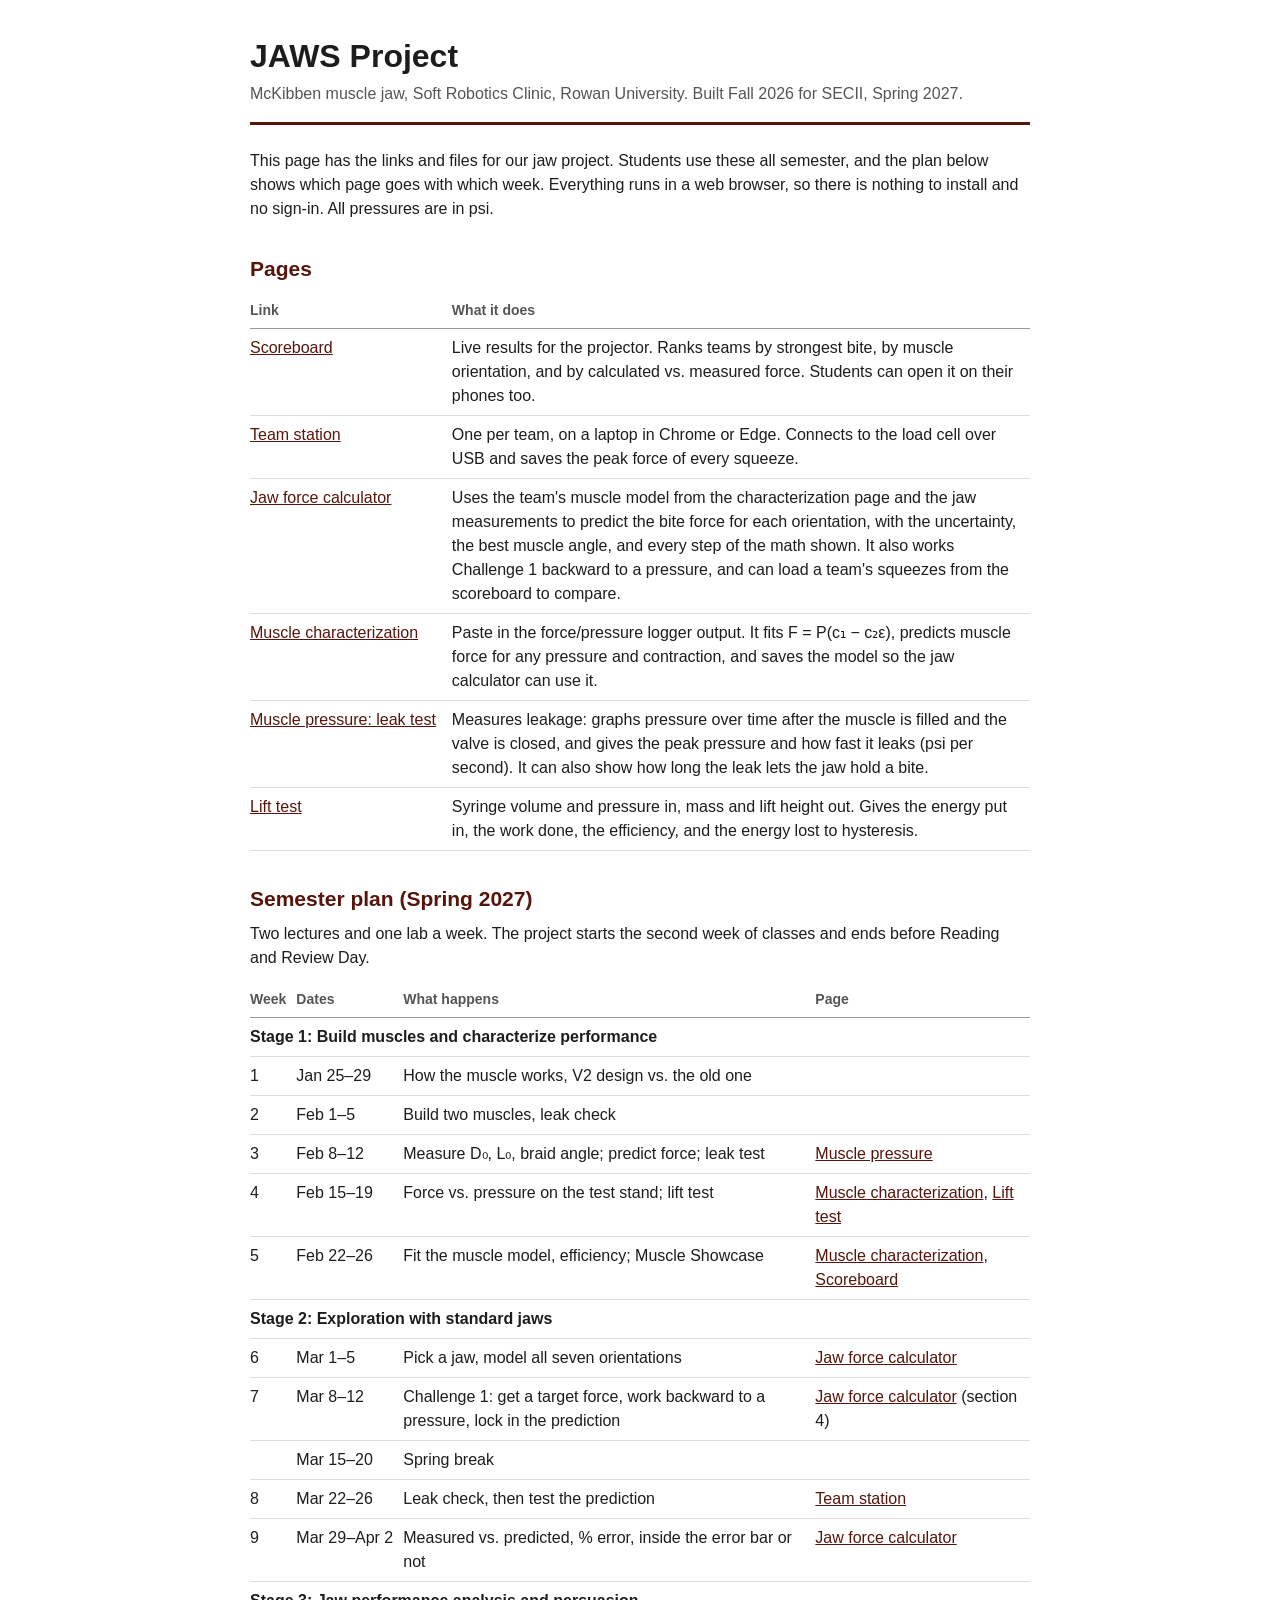
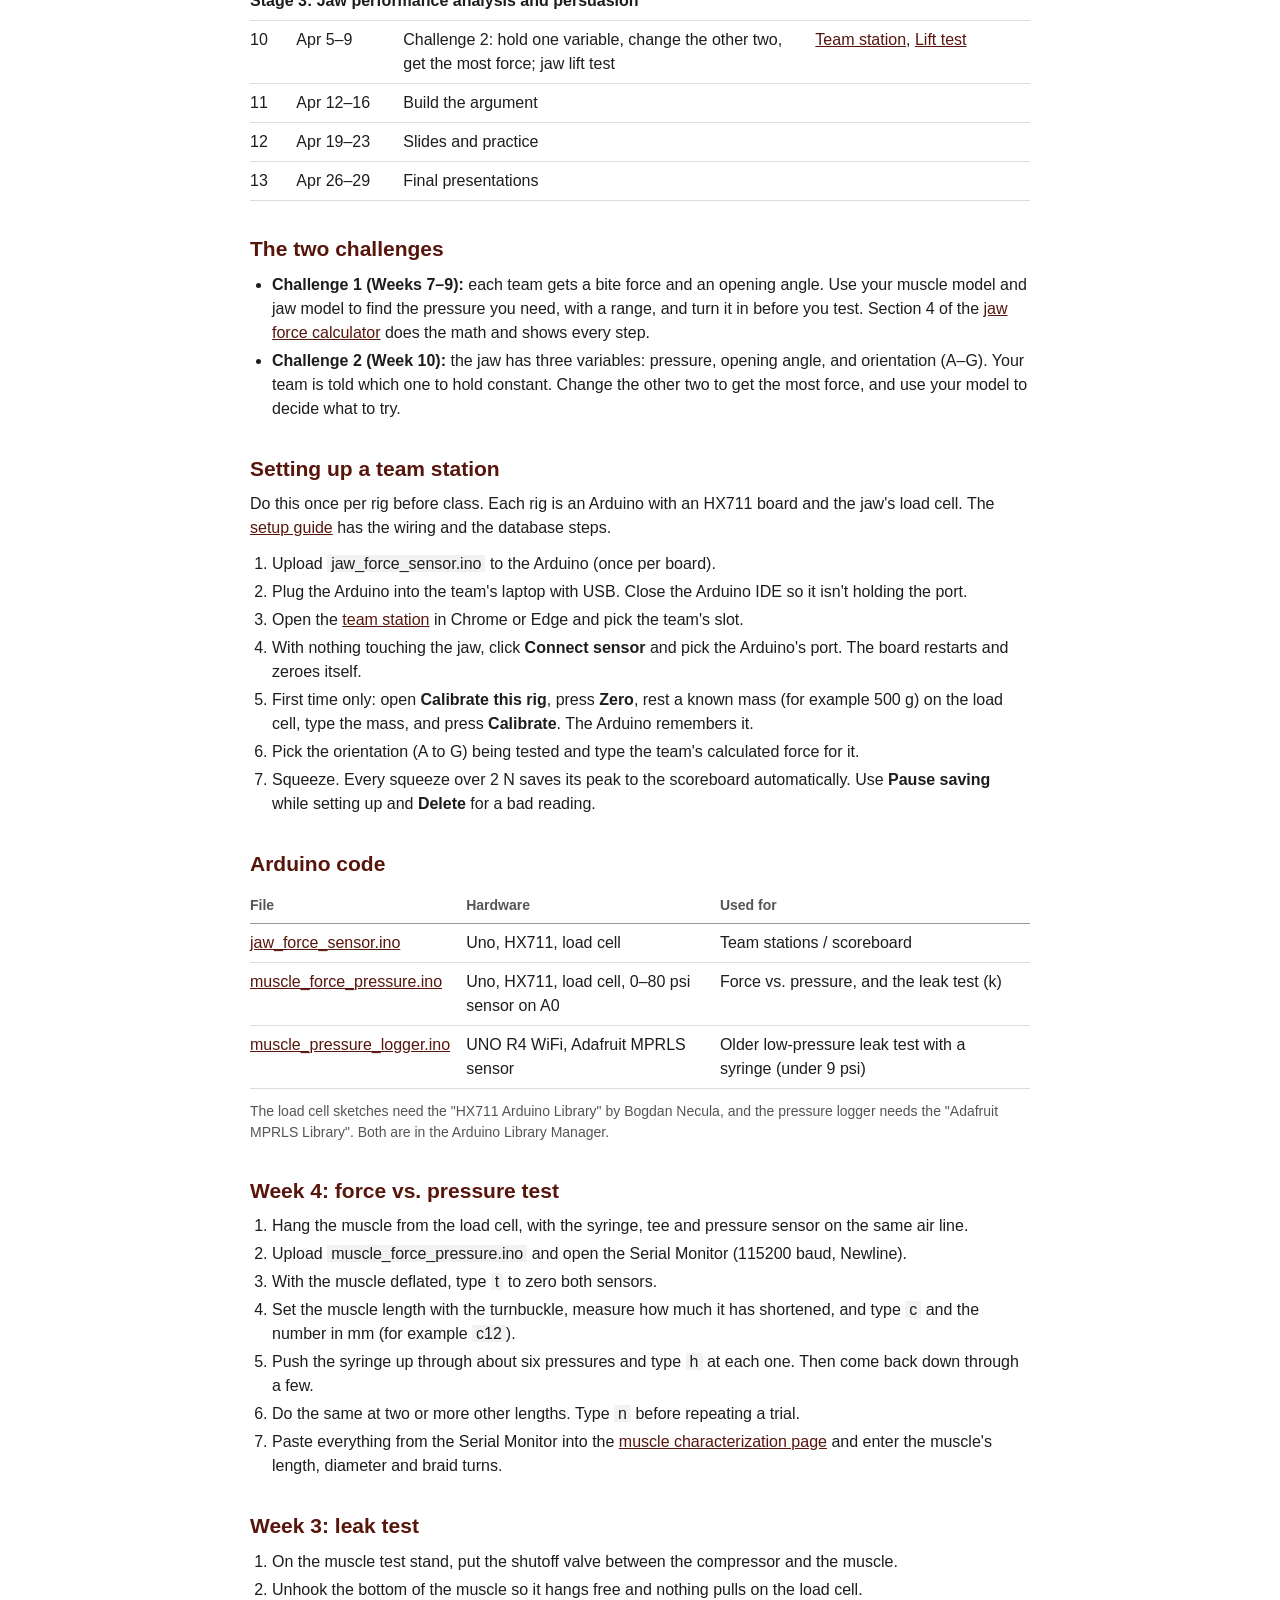
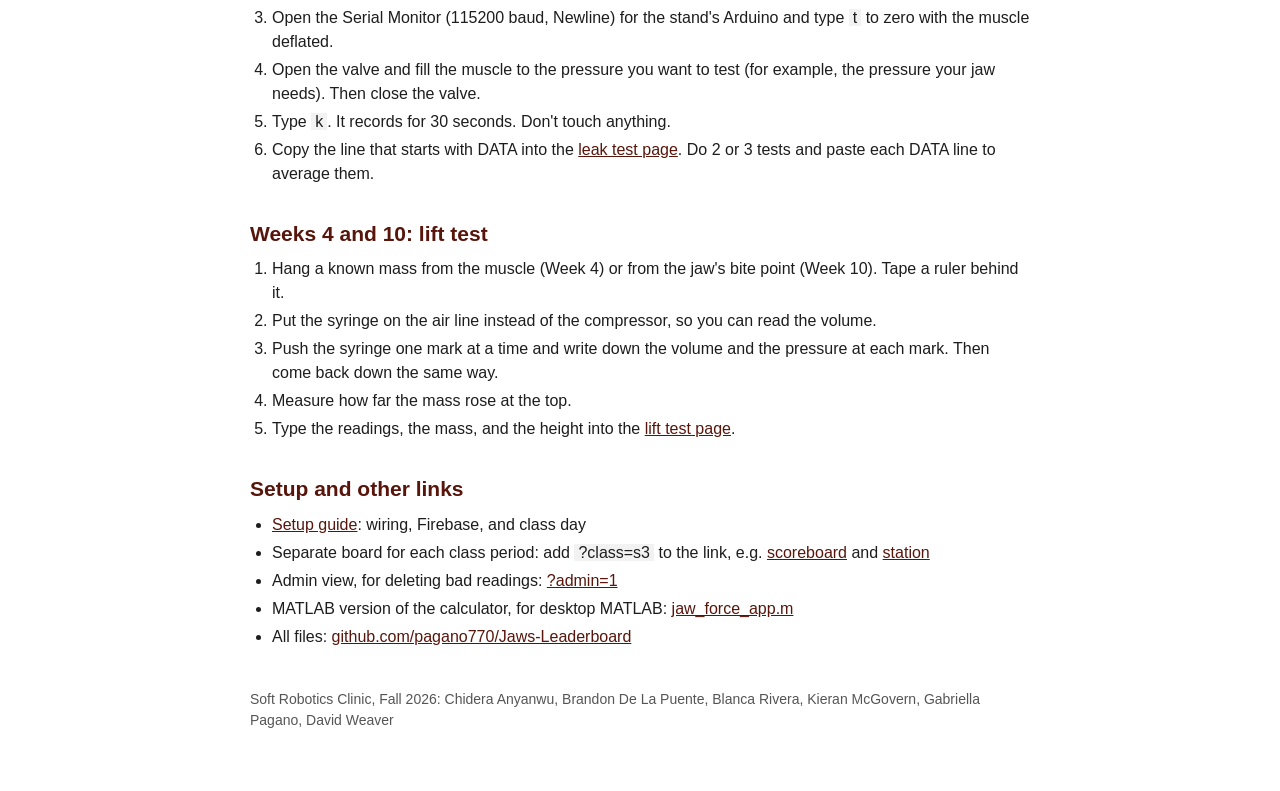
==== guide.html @ f90acba4 "Leak test on the test stand with the air compressor - Force/pressure sketch: new k command records 3" ====
<!DOCTYPE html>
<html lang="en">
<head>
<meta charset="utf-8">
<meta name="viewport" content="width=device-width, initial-scale=1">
<title>JAWS Project</title>
<base target="_blank">
<link rel="icon" href="data:image/svg+xml,<svg xmlns='http://www.w3.org/2000/svg' viewBox='0 0 100 100'><text y='.9em' font-size='90'>🐢</text></svg>">
<style>
body {
  margin: 0; background: #fff; color: #1d1d1d;
  font-family: "Helvetica Neue", Helvetica, Arial, sans-serif; font-size: 16px; line-height: 1.5;
}
main { max-width: 780px; margin: 0 auto; padding: 32px 20px 60px; }
h1 { font-size: 32px; margin: 0; }
.sub { color: #555; margin: 2px 0 0; }
hr { border: 0; border-top: 3px solid #57150B; margin: 16px 0 24px; }
h2 { font-size: 21px; margin: 32px 0 8px; color: #57150B; }
a { color: #57150B; }
p { margin: 0 0 12px; }
table { border-collapse: collapse; width: 100%; margin: 4px 0 12px; }
th, td { text-align: left; vertical-align: top; padding: 7px 10px 7px 0; border-bottom: 1px solid #ddd; }
th { font-size: 14px; color: #555; font-weight: bold; border-bottom: 1px solid #999; }
td:first-child { white-space: nowrap; padding-right: 16px; }
ol, ul { margin: 0 0 12px; padding-left: 22px; }
li { margin-bottom: 4px; }
code { font-family: inherit; background: #f2f2f2; padding: 0 4px; }
.small { font-size: 14px; color: #555; }
footer { margin-top: 40px; font-size: 14px; color: #555; }
.plan td:nth-child(2) { white-space: nowrap; }
@media (max-width: 560px) { td:first-child { white-space: normal; } td a { overflow-wrap: anywhere; } th, td { padding-right: 8px; } }
</style>
</head>
<body>
<main>
  <h1>JAWS Project</h1>
  <p class="sub">McKibben muscle jaw, Soft Robotics Clinic, Rowan University. Built Fall 2026 for SECII, Spring 2027.</p>
  <hr>

  <p>This page has the links and files for our jaw project. Students use these all semester, and the plan below shows which page goes with which week. Everything runs in a web browser, so there is nothing to install and no sign-in. All pressures are in psi.</p>

  <h2>Pages</h2>
  <table>
    <tr><th>Link</th><th>What it does</th></tr>
    <tr><td><a href="./">Scoreboard</a></td><td>Live results for the projector. Ranks teams by strongest bite, by muscle orientation, and by calculated vs. measured force. Students can open it on their phones too.</td></tr>
    <tr><td><a href="./#station">Team station</a></td><td>One per team, on a laptop in Chrome or Edge. Connects to the load cell over USB and saves the peak force of every squeeze.</td></tr>
    <tr><td><a href="tools/jaw-calculator.html">Jaw force calculator</a></td><td>Uses the team's muscle model from the characterization page and the jaw measurements to predict the bite force for each orientation, with the uncertainty, the best muscle angle, and every step of the math shown. It also works Challenge 1 backward to a pressure, and can load a team's squeezes from the scoreboard to compare.</td></tr>
    <tr><td><a href="tools/muscle-characterization.html">Muscle characterization</a></td><td>Paste in the force/pressure logger output. It fits F = P(c₁ − c₂ε), predicts muscle force for any pressure and contraction, and saves the model so the jaw calculator can use it.</td></tr>
    <tr><td><a href="tools/muscle-pressure.html">Muscle pressure: leak test</a></td><td>Measures leakage: graphs pressure over time after the muscle is filled and the valve is closed, and gives the peak pressure and how fast it leaks (psi per second). It can also show how long the leak lets the jaw hold a bite.</td></tr>
    <tr><td><a href="tools/lift-test.html">Lift test</a></td><td>Syringe volume and pressure in, mass and lift height out. Gives the energy put in, the work done, the efficiency, and the energy lost to hysteresis.</td></tr>
  </table>

  <h2>Semester plan (Spring 2027)</h2>
  <p>Two lectures and one lab a week. The project starts the second week of classes and ends before Reading and Review Day.</p>
  <table class="plan">
    <tr><th>Week</th><th>Dates</th><th>What happens</th><th>Page</th></tr>
    <tr><td colspan="4"><b>Stage 1: Build muscles and characterize performance</b></td></tr>
    <tr><td>1</td><td>Jan 25–29</td><td>How the muscle works, V2 design vs. the old one</td><td></td></tr>
    <tr><td>2</td><td>Feb 1–5</td><td>Build two muscles, leak check</td><td></td></tr>
    <tr><td>3</td><td>Feb 8–12</td><td>Measure D₀, L₀, braid angle; predict force; leak test</td><td><a href="tools/muscle-pressure.html">Muscle pressure</a></td></tr>
    <tr><td>4</td><td>Feb 15–19</td><td>Force vs. pressure on the test stand; lift test</td><td><a href="tools/muscle-characterization.html">Muscle characterization</a>, <a href="tools/lift-test.html">Lift test</a></td></tr>
    <tr><td>5</td><td>Feb 22–26</td><td>Fit the muscle model, efficiency; Muscle Showcase</td><td><a href="tools/muscle-characterization.html">Muscle characterization</a>, <a href="./">Scoreboard</a></td></tr>
    <tr><td colspan="4"><b>Stage 2: Exploration with standard jaws</b></td></tr>
    <tr><td>6</td><td>Mar 1–5</td><td>Pick a jaw, model all seven orientations</td><td><a href="tools/jaw-calculator.html">Jaw force calculator</a></td></tr>
    <tr><td>7</td><td>Mar 8–12</td><td>Challenge 1: get a target force, work backward to a pressure, lock in the prediction</td><td><a href="tools/jaw-calculator.html">Jaw force calculator</a> (section 4)</td></tr>
    <tr><td></td><td>Mar 15–20</td><td>Spring break</td><td></td></tr>
    <tr><td>8</td><td>Mar 22–26</td><td>Leak check, then test the prediction</td><td><a href="./#station">Team station</a></td></tr>
    <tr><td>9</td><td>Mar 29–Apr 2</td><td>Measured vs. predicted, % error, inside the error bar or not</td><td><a href="tools/jaw-calculator.html">Jaw force calculator</a></td></tr>
    <tr><td colspan="4"><b>Stage 3: Jaw performance analysis and persuasion</b></td></tr>
    <tr><td>10</td><td>Apr 5–9</td><td>Challenge 2: hold one variable, change the other two, get the most force; jaw lift test</td><td><a href="./#station">Team station</a>, <a href="tools/lift-test.html">Lift test</a></td></tr>
    <tr><td>11</td><td>Apr 12–16</td><td>Build the argument</td><td></td></tr>
    <tr><td>12</td><td>Apr 19–23</td><td>Slides and practice</td><td></td></tr>
    <tr><td>13</td><td>Apr 26–29</td><td>Final presentations</td><td></td></tr>
  </table>

  <h2>The two challenges</h2>
  <ul>
    <li><b>Challenge 1 (Weeks 7–9):</b> each team gets a bite force and an opening angle. Use your muscle model and jaw model to find the pressure you need, with a range, and turn it in before you test. Section 4 of the <a href="tools/jaw-calculator.html">jaw force calculator</a> does the math and shows every step.</li>
    <li><b>Challenge 2 (Week 10):</b> the jaw has three variables: pressure, opening angle, and orientation (A–G). Your team is told which one to hold constant. Change the other two to get the most force, and use your model to decide what to try.</li>
  </ul>

  <h2>Setting up a team station</h2>
  <p>Do this once per rig before class. Each rig is an Arduino with an HX711 board and the jaw's load cell. The <a href="https://github.com/pagano770/Jaws-Leaderboard/blob/main/SETUP.md">setup guide</a> has the wiring and the database steps.</p>
  <ol>
    <li>Upload <code>jaw_force_sensor.ino</code> to the Arduino (once per board).</li>
    <li>Plug the Arduino into the team's laptop with USB. Close the Arduino IDE so it isn't holding the port.</li>
    <li>Open the <a href="./#station">team station</a> in Chrome or Edge and pick the team's slot.</li>
    <li>With nothing touching the jaw, click <b>Connect sensor</b> and pick the Arduino's port. The board restarts and zeroes itself.</li>
    <li>First time only: open <b>Calibrate this rig</b>, press <b>Zero</b>, rest a known mass (for example 500 g) on the load cell, type the mass, and press <b>Calibrate</b>. The Arduino remembers it.</li>
    <li>Pick the orientation (A to G) being tested and type the team's calculated force for it.</li>
    <li>Squeeze. Every squeeze over 2 N saves its peak to the scoreboard automatically. Use <b>Pause saving</b> while setting up and <b>Delete</b> for a bad reading.</li>
  </ol>

  <h2>Arduino code</h2>
  <table>
    <tr><th>File</th><th>Hardware</th><th>Used for</th></tr>
    <tr><td><a href="https://github.com/pagano770/Jaws-Leaderboard/blob/main/jaw_force_sensor.ino">jaw_force_sensor.ino</a></td><td>Uno, HX711, load cell</td><td>Team stations / scoreboard</td></tr>
    <tr><td><a href="https://github.com/pagano770/Jaws-Leaderboard/blob/main/arduino/muscle_force_pressure/muscle_force_pressure.ino">muscle_force_pressure.ino</a></td><td>Uno, HX711, load cell, 0–80 psi sensor on A0</td><td>Force vs. pressure, and the leak test (k)</td></tr>
    <tr><td><a href="https://github.com/pagano770/Jaws-Leaderboard/blob/main/arduino/muscle_pressure_logger/muscle_pressure_logger.ino">muscle_pressure_logger.ino</a></td><td>UNO R4 WiFi, Adafruit MPRLS sensor</td><td>Older low-pressure leak test with a syringe (under 9 psi)</td></tr>
  </table>
  <p class="small">The load cell sketches need the "HX711 Arduino Library" by Bogdan Necula, and the pressure logger needs the "Adafruit MPRLS Library". Both are in the Arduino Library Manager.</p>

  <h2>Week 4: force vs. pressure test</h2>
  <ol>
    <li>Hang the muscle from the load cell, with the syringe, tee and pressure sensor on the same air line.</li>
    <li>Upload <code>muscle_force_pressure.ino</code> and open the Serial Monitor (115200 baud, Newline).</li>
    <li>With the muscle deflated, type <code>t</code> to zero both sensors.</li>
    <li>Set the muscle length with the turnbuckle, measure how much it has shortened, and type <code>c</code> and the number in mm (for example <code>c12</code>).</li>
    <li>Push the syringe up through about six pressures and type <code>h</code> at each one. Then come back down through a few.</li>
    <li>Do the same at two or more other lengths. Type <code>n</code> before repeating a trial.</li>
    <li>Paste everything from the Serial Monitor into the <a href="tools/muscle-characterization.html">muscle characterization page</a> and enter the muscle's length, diameter and braid turns.</li>
  </ol>

  <h2>Week 3: leak test</h2>
  <ol>
    <li>On the muscle test stand, put the shutoff valve between the compressor and the muscle.</li>
    <li>Unhook the bottom of the muscle so it hangs free and nothing pulls on the load cell.</li>
    <li>Open the Serial Monitor (115200 baud, Newline) for the stand's Arduino and type <code>t</code> to zero with the muscle deflated.</li>
    <li>Open the valve and fill the muscle to the pressure you want to test (for example, the pressure your jaw needs). Then close the valve.</li>
    <li>Type <code>k</code>. It records for 30 seconds. Don't touch anything.</li>
    <li>Copy the line that starts with DATA into the <a href="tools/muscle-pressure.html">leak test page</a>. Do 2 or 3 tests and paste each DATA line to average them.</li>
  </ol>

  <h2>Weeks 4 and 10: lift test</h2>
  <ol>
    <li>Hang a known mass from the muscle (Week 4) or from the jaw's bite point (Week 10). Tape a ruler behind it.</li>
    <li>Put the syringe on the air line instead of the compressor, so you can read the volume.</li>
    <li>Push the syringe one mark at a time and write down the volume and the pressure at each mark. Then come back down the same way.</li>
    <li>Measure how far the mass rose at the top.</li>
    <li>Type the readings, the mass, and the height into the <a href="tools/lift-test.html">lift test page</a>.</li>
  </ol>

  <h2>Setup and other links</h2>
  <ul>
    <li><a href="https://github.com/pagano770/Jaws-Leaderboard/blob/main/SETUP.md">Setup guide</a>: wiring, Firebase, and class day</li>
    <li>Separate board for each class period: add <code>?class=s3</code> to the link, e.g. <a href="./?class=s3">scoreboard</a> and <a href="./?class=s3#station">station</a></li>
    <li>Admin view, for deleting bad readings: <a href="./?admin=1">?admin=1</a></li>
    <li>MATLAB version of the calculator, for desktop MATLAB: <a href="https://github.com/pagano770/Jaws-Leaderboard/blob/main/jaw_force_app.m">jaw_force_app.m</a></li>
    <li>All files: <a href="https://github.com/pagano770/Jaws-Leaderboard">github.com/pagano770/Jaws-Leaderboard</a></li>
  </ul>

  <footer>Soft Robotics Clinic, Fall 2026: Chidera Anyanwu, Brandon De La Puente, Blanca Rivera, Kieran McGovern, Gabriella Pagano, David Weaver</footer>
</main>
</body>
</html>
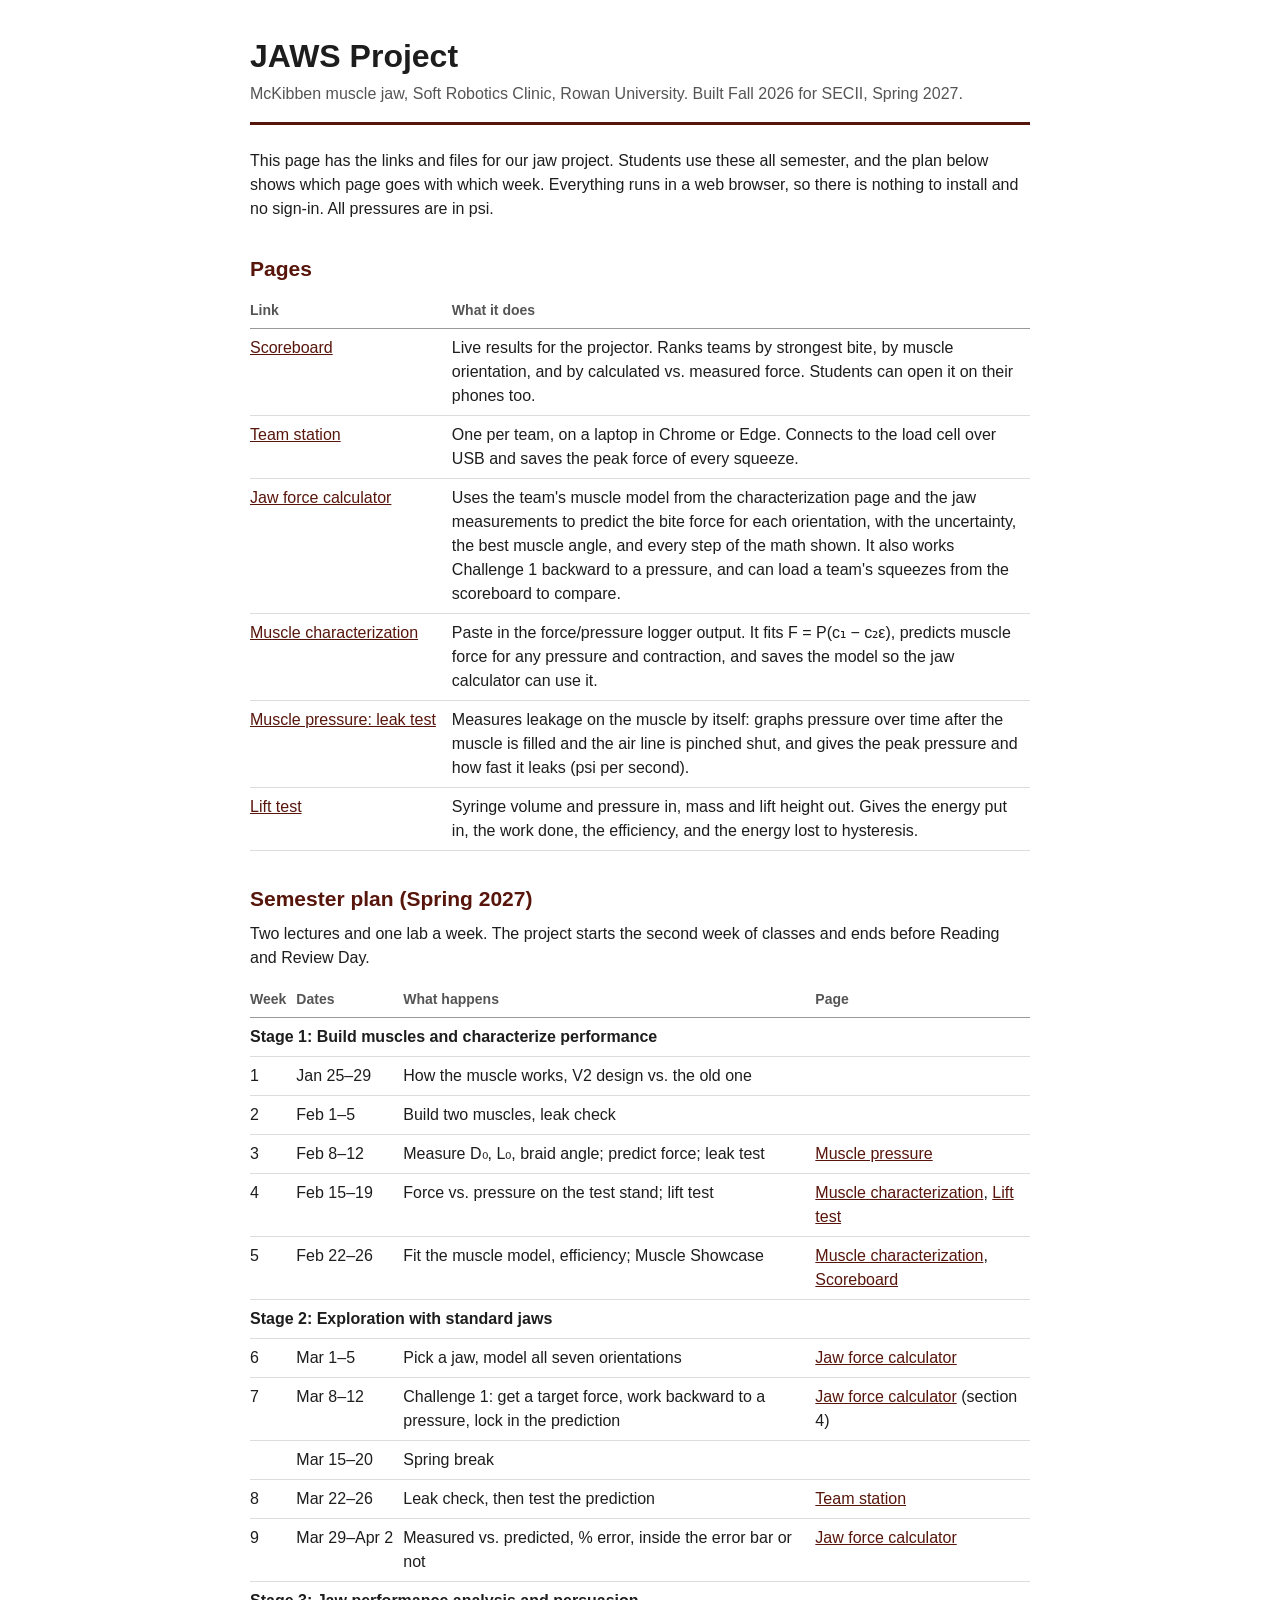
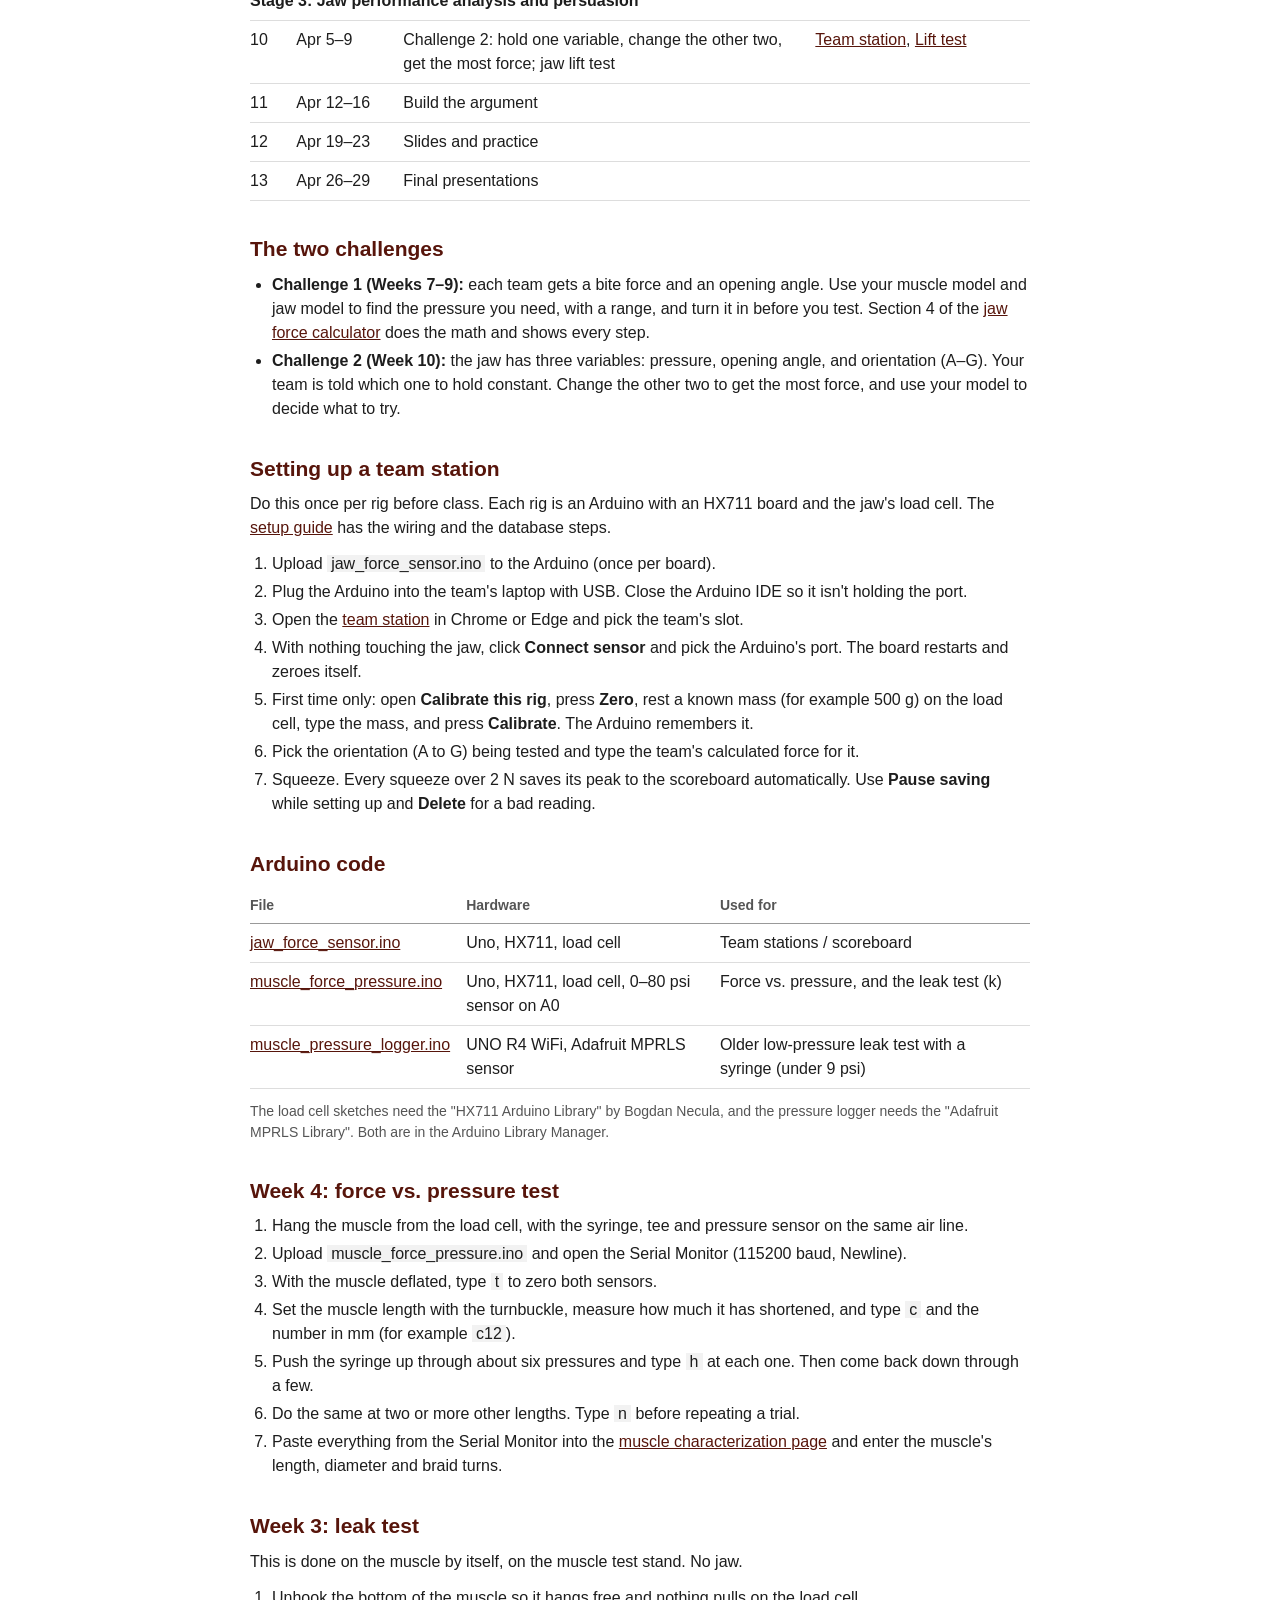
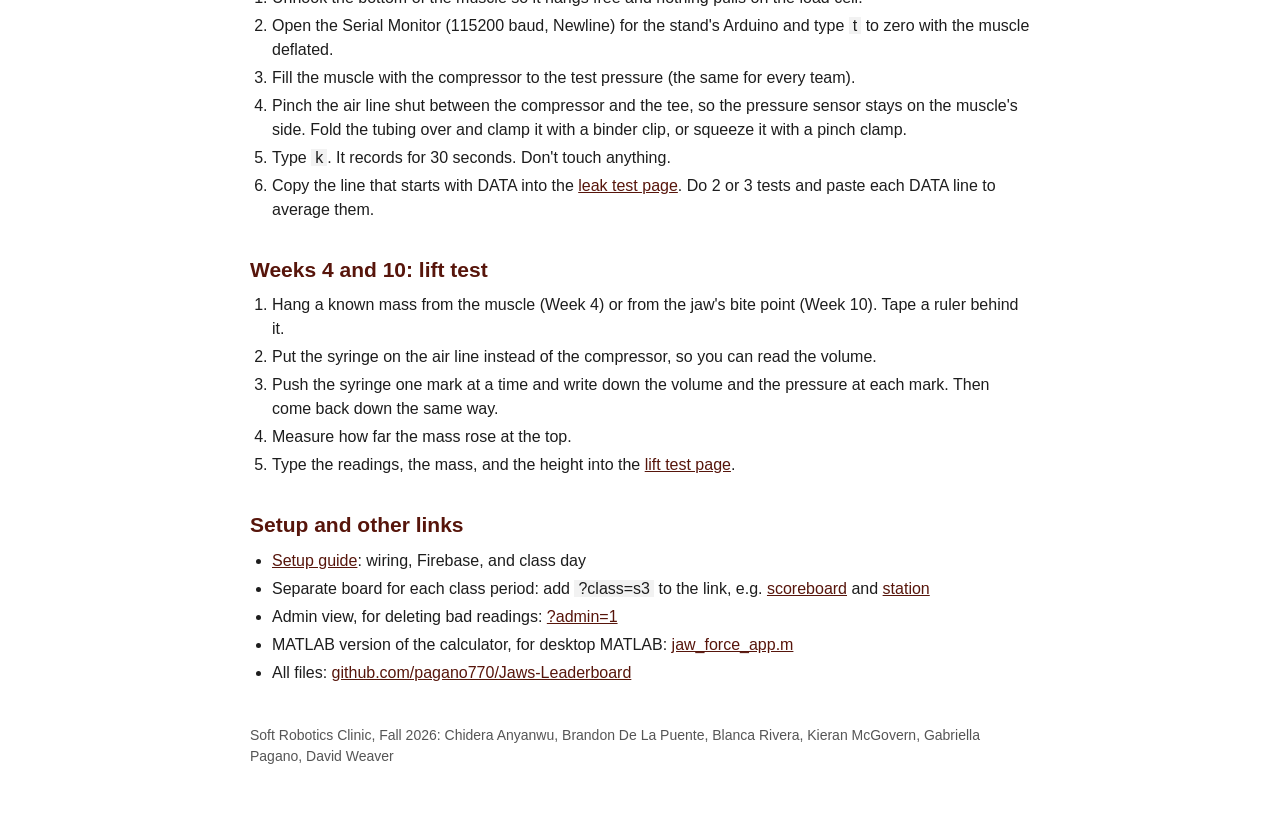
==== commit bc9072f0: "Leak test: muscle by itself, air line pinched shut (no valve) - Removed the jaw hold-time box from t" ====
--- a/guide.html
+++ b/guide.html
@@ -46,7 +46,7 @@
     <tr><td><a href="./#station">Team station</a></td><td>One per team, on a laptop in Chrome or Edge. Connects to the load cell over USB and saves the peak force of every squeeze.</td></tr>
     <tr><td><a href="tools/jaw-calculator.html">Jaw force calculator</a></td><td>Uses the team's muscle model from the characterization page and the jaw measurements to predict the bite force for each orientation, with the uncertainty, the best muscle angle, and every step of the math shown. It also works Challenge 1 backward to a pressure, and can load a team's squeezes from the scoreboard to compare.</td></tr>
     <tr><td><a href="tools/muscle-characterization.html">Muscle characterization</a></td><td>Paste in the force/pressure logger output. It fits F = P(c₁ − c₂ε), predicts muscle force for any pressure and contraction, and saves the model so the jaw calculator can use it.</td></tr>
-    <tr><td><a href="tools/muscle-pressure.html">Muscle pressure: leak test</a></td><td>Measures leakage: graphs pressure over time after the muscle is filled and the valve is closed, and gives the peak pressure and how fast it leaks (psi per second). It can also show how long the leak lets the jaw hold a bite.</td></tr>
+    <tr><td><a href="tools/muscle-pressure.html">Muscle pressure: leak test</a></td><td>Measures leakage on the muscle by itself: graphs pressure over time after the muscle is filled and the air line is pinched shut, and gives the peak pressure and how fast it leaks (psi per second).</td></tr>
     <tr><td><a href="tools/lift-test.html">Lift test</a></td><td>Syringe volume and pressure in, mass and lift height out. Gives the energy put in, the work done, the efficiency, and the energy lost to hysteresis.</td></tr>
   </table>
 
@@ -112,11 +112,12 @@
   </ol>
 
   <h2>Week 3: leak test</h2>
+  <p>This is done on the muscle by itself, on the muscle test stand. No jaw.</p>
   <ol>
-    <li>On the muscle test stand, put the shutoff valve between the compressor and the muscle.</li>
     <li>Unhook the bottom of the muscle so it hangs free and nothing pulls on the load cell.</li>
     <li>Open the Serial Monitor (115200 baud, Newline) for the stand's Arduino and type <code>t</code> to zero with the muscle deflated.</li>
-    <li>Open the valve and fill the muscle to the pressure you want to test (for example, the pressure your jaw needs). Then close the valve.</li>
+    <li>Fill the muscle with the compressor to the test pressure (the same for every team).</li>
+    <li>Pinch the air line shut between the compressor and the tee, so the pressure sensor stays on the muscle's side. Fold the tubing over and clamp it with a binder clip, or squeeze it with a pinch clamp.</li>
     <li>Type <code>k</code>. It records for 30 seconds. Don't touch anything.</li>
     <li>Copy the line that starts with DATA into the <a href="tools/muscle-pressure.html">leak test page</a>. Do 2 or 3 tests and paste each DATA line to average them.</li>
   </ol>
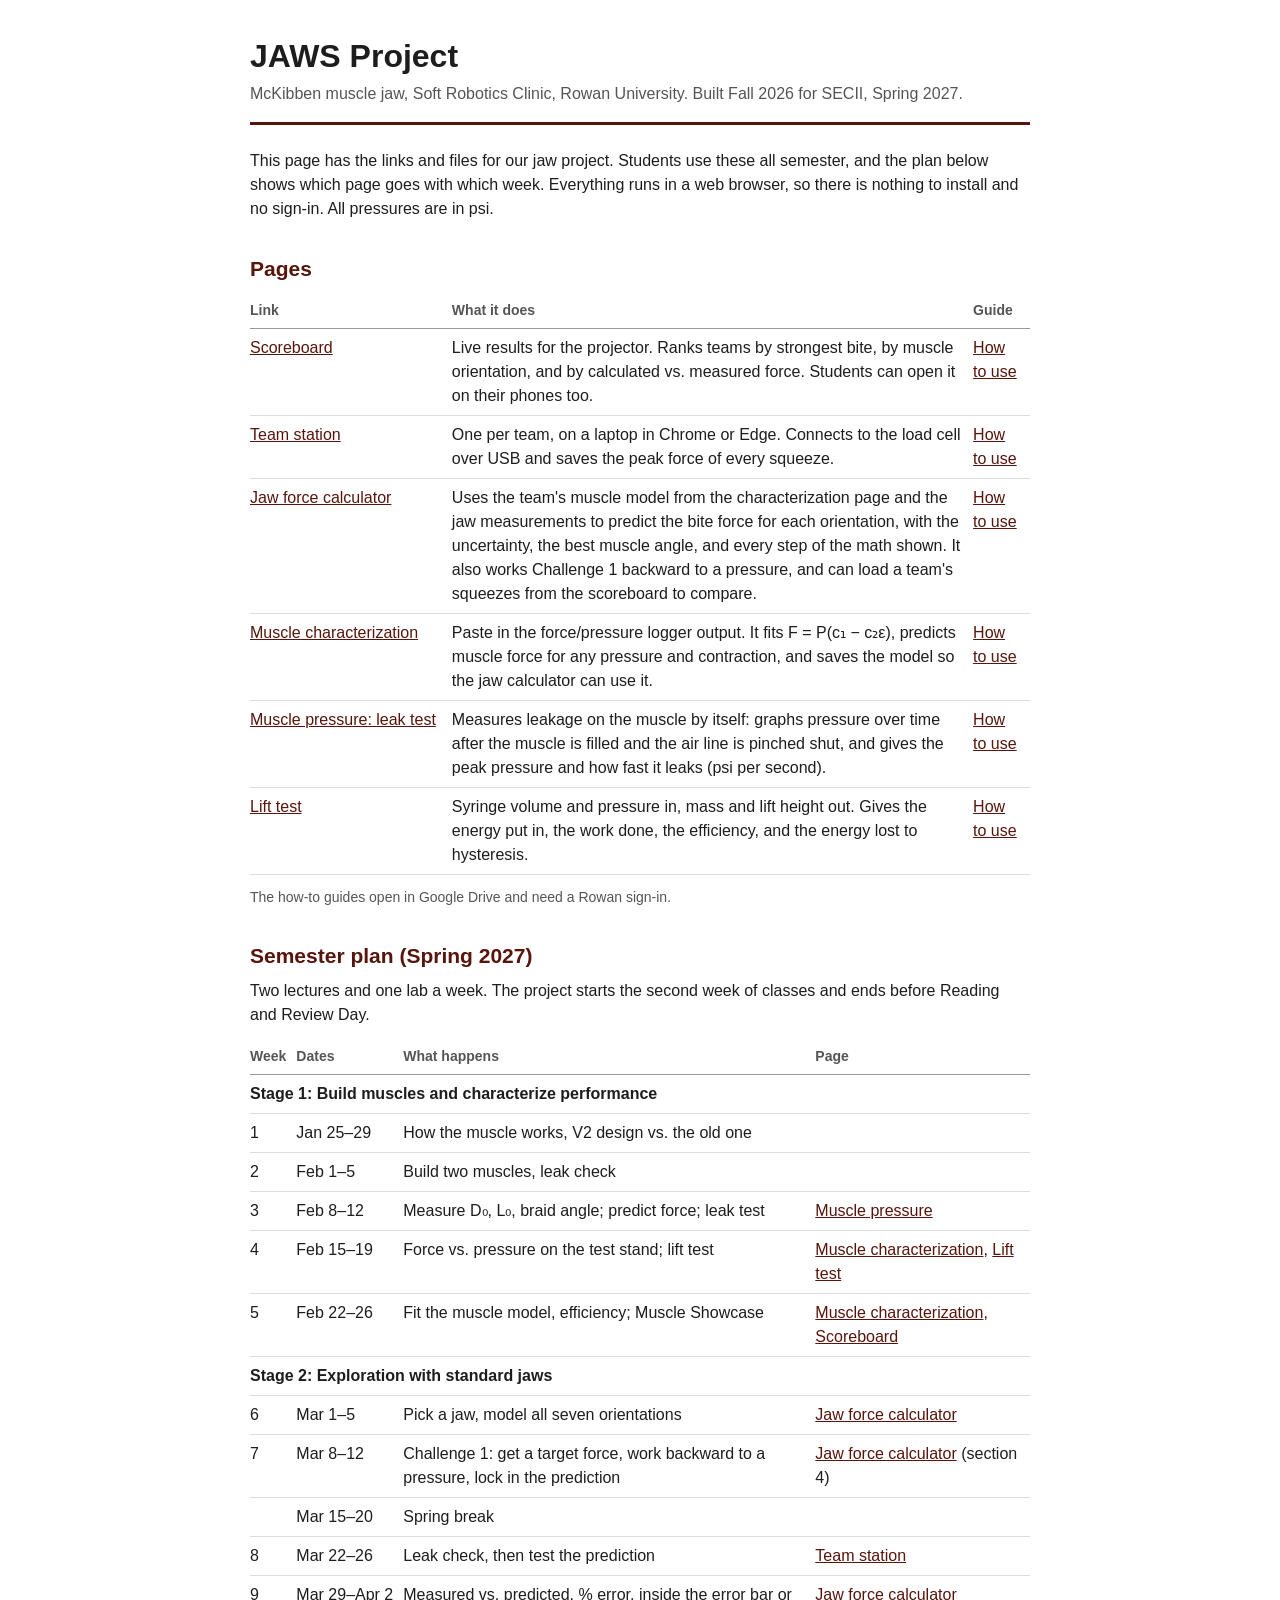
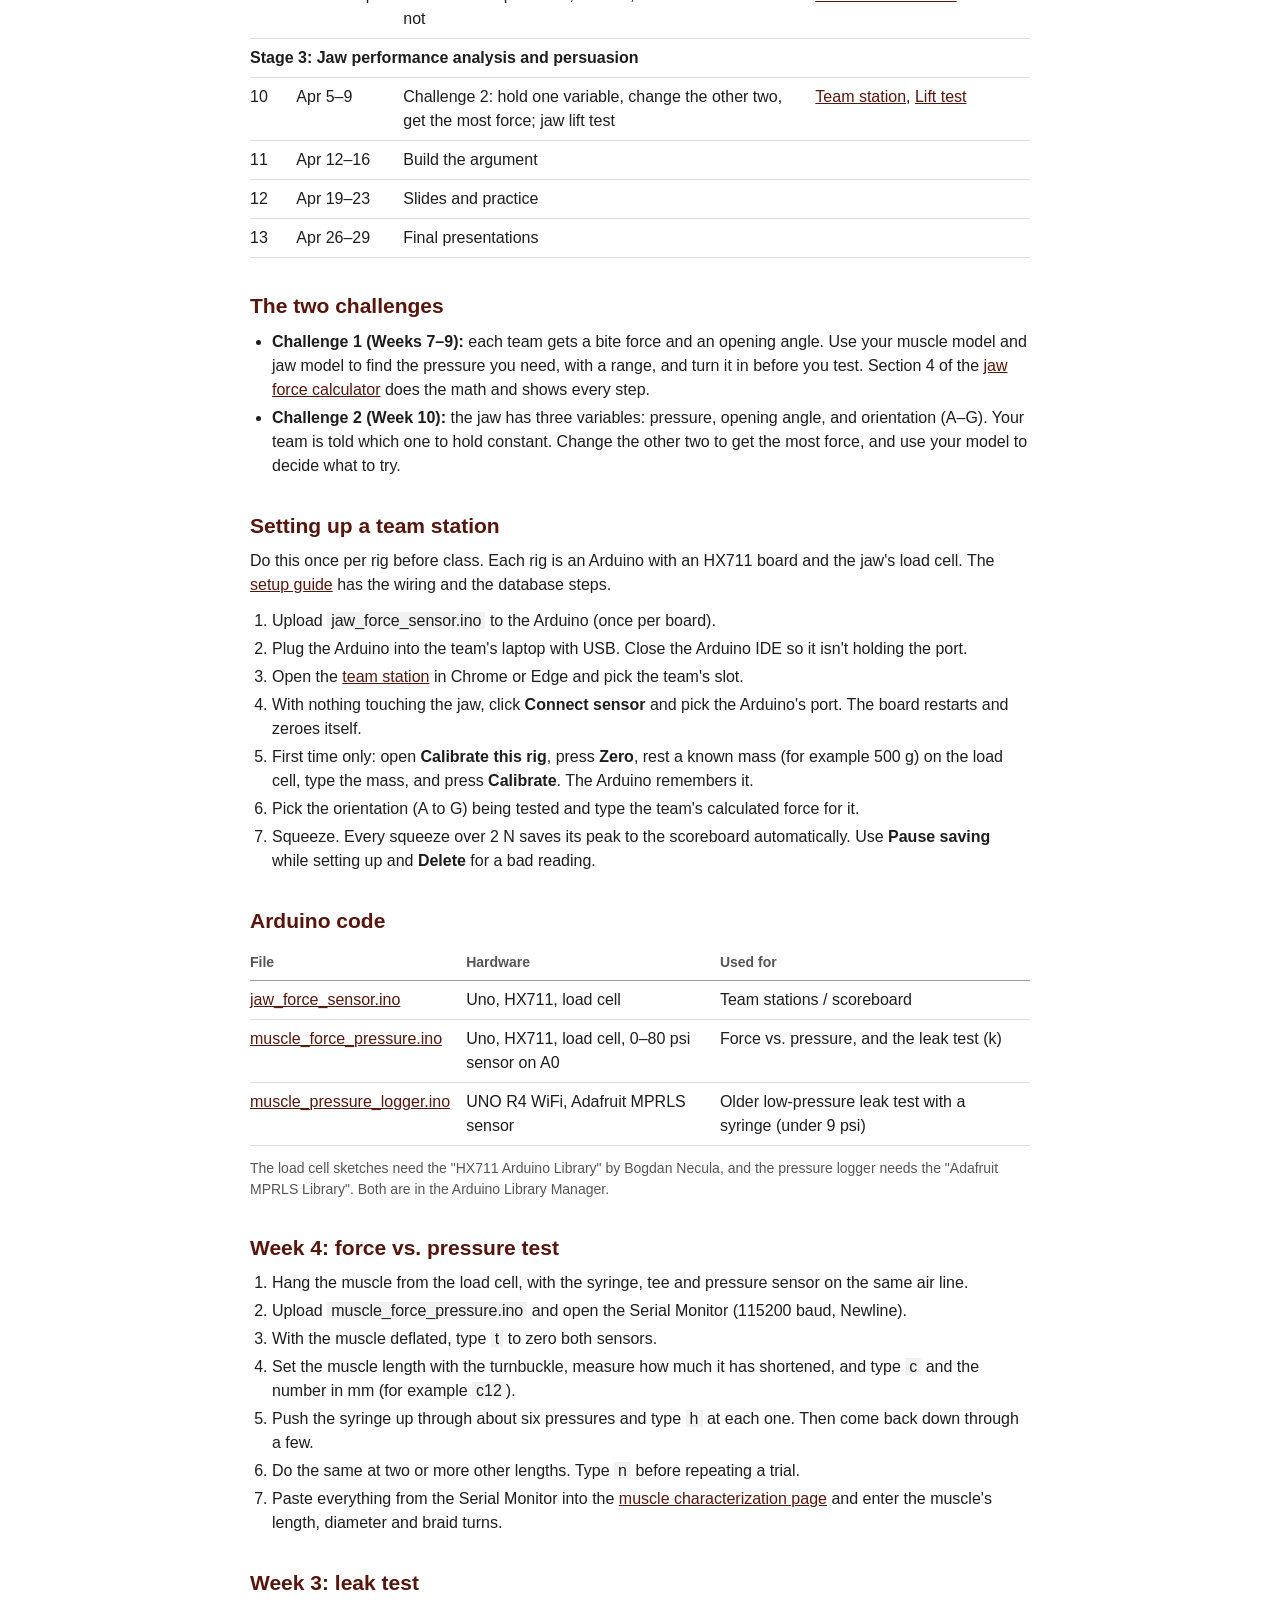
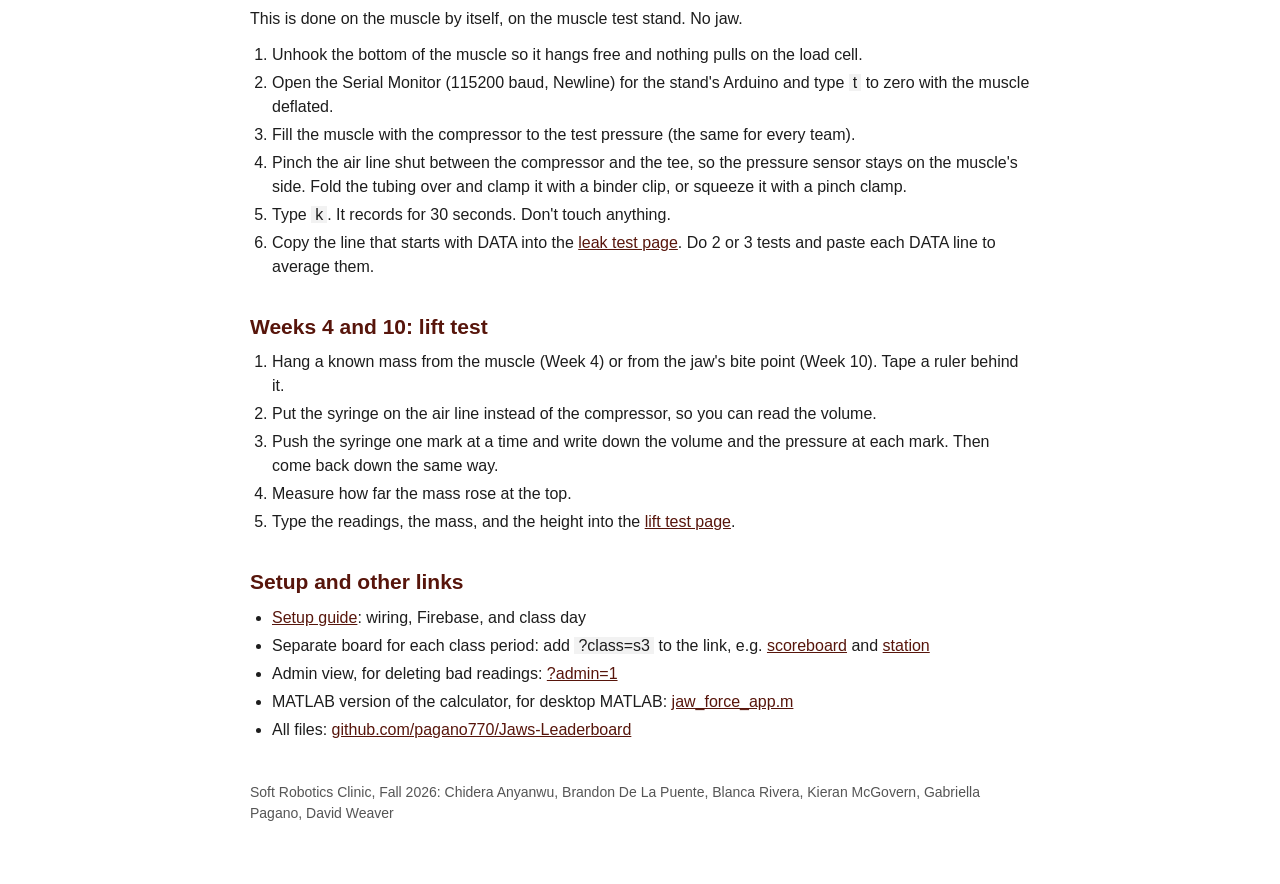
==== commit dff04640: "Add how-to guide links to every page Each page links to its step-by-step guide in Google Drive (Rowa" ====
--- a/guide.html
+++ b/guide.html
@@ -41,14 +41,15 @@
 
   <h2>Pages</h2>
   <table>
-    <tr><th>Link</th><th>What it does</th></tr>
-    <tr><td><a href="./">Scoreboard</a></td><td>Live results for the projector. Ranks teams by strongest bite, by muscle orientation, and by calculated vs. measured force. Students can open it on their phones too.</td></tr>
-    <tr><td><a href="./#station">Team station</a></td><td>One per team, on a laptop in Chrome or Edge. Connects to the load cell over USB and saves the peak force of every squeeze.</td></tr>
-    <tr><td><a href="tools/jaw-calculator.html">Jaw force calculator</a></td><td>Uses the team's muscle model from the characterization page and the jaw measurements to predict the bite force for each orientation, with the uncertainty, the best muscle angle, and every step of the math shown. It also works Challenge 1 backward to a pressure, and can load a team's squeezes from the scoreboard to compare.</td></tr>
-    <tr><td><a href="tools/muscle-characterization.html">Muscle characterization</a></td><td>Paste in the force/pressure logger output. It fits F = P(c₁ − c₂ε), predicts muscle force for any pressure and contraction, and saves the model so the jaw calculator can use it.</td></tr>
-    <tr><td><a href="tools/muscle-pressure.html">Muscle pressure: leak test</a></td><td>Measures leakage on the muscle by itself: graphs pressure over time after the muscle is filled and the air line is pinched shut, and gives the peak pressure and how fast it leaks (psi per second).</td></tr>
-    <tr><td><a href="tools/lift-test.html">Lift test</a></td><td>Syringe volume and pressure in, mass and lift height out. Gives the energy put in, the work done, the efficiency, and the energy lost to hysteresis.</td></tr>
+    <tr><th>Link</th><th>What it does</th><th>Guide</th></tr>
+    <tr><td><a href="./">Scoreboard</a></td><td>Live results for the projector. Ranks teams by strongest bite, by muscle orientation, and by calculated vs. measured force. Students can open it on their phones too.</td><td><a href="https://drive.google.com/file/d/1Opzebr57eLpjEqtTshrPqxRlIau0_ySk/view?usp=sharing">How to use</a></td></tr>
+    <tr><td><a href="./#station">Team station</a></td><td>One per team, on a laptop in Chrome or Edge. Connects to the load cell over USB and saves the peak force of every squeeze.</td><td><a href="https://drive.google.com/file/d/15-6Lnbkd1CwKo8lTXHO_bm9jrcf0oykV/view?usp=sharing">How to use</a></td></tr>
+    <tr><td><a href="tools/jaw-calculator.html">Jaw force calculator</a></td><td>Uses the team's muscle model from the characterization page and the jaw measurements to predict the bite force for each orientation, with the uncertainty, the best muscle angle, and every step of the math shown. It also works Challenge 1 backward to a pressure, and can load a team's squeezes from the scoreboard to compare.</td><td><a href="https://drive.google.com/file/d/1vE1QuXgtknTjUk4NuWX14OIA7h71vY3V/view?usp=sharing">How to use</a></td></tr>
+    <tr><td><a href="tools/muscle-characterization.html">Muscle characterization</a></td><td>Paste in the force/pressure logger output. It fits F = P(c₁ − c₂ε), predicts muscle force for any pressure and contraction, and saves the model so the jaw calculator can use it.</td><td><a href="https://drive.google.com/file/d/1am4YOiL4VXdsihKW4QFuSUmCzwrBapci/view?usp=sharing">How to use</a></td></tr>
+    <tr><td><a href="tools/muscle-pressure.html">Muscle pressure: leak test</a></td><td>Measures leakage on the muscle by itself: graphs pressure over time after the muscle is filled and the air line is pinched shut, and gives the peak pressure and how fast it leaks (psi per second).</td><td><a href="https://drive.google.com/file/d/1fF00G31CKlRnlN5swF3SZMw2_DQHdNsM/view?usp=sharing">How to use</a></td></tr>
+    <tr><td><a href="tools/lift-test.html">Lift test</a></td><td>Syringe volume and pressure in, mass and lift height out. Gives the energy put in, the work done, the efficiency, and the energy lost to hysteresis.</td><td><a href="https://drive.google.com/file/d/1lj9n25CqP99jl9sHU9hoPTbBi3MKImQR/view?usp=sharing">How to use</a></td></tr>
   </table>
+  <p class="small">The how-to guides open in Google Drive and need a Rowan sign-in.</p>
 
   <h2>Semester plan (Spring 2027)</h2>
   <p>Two lectures and one lab a week. The project starts the second week of classes and ends before Reading and Review Day.</p>
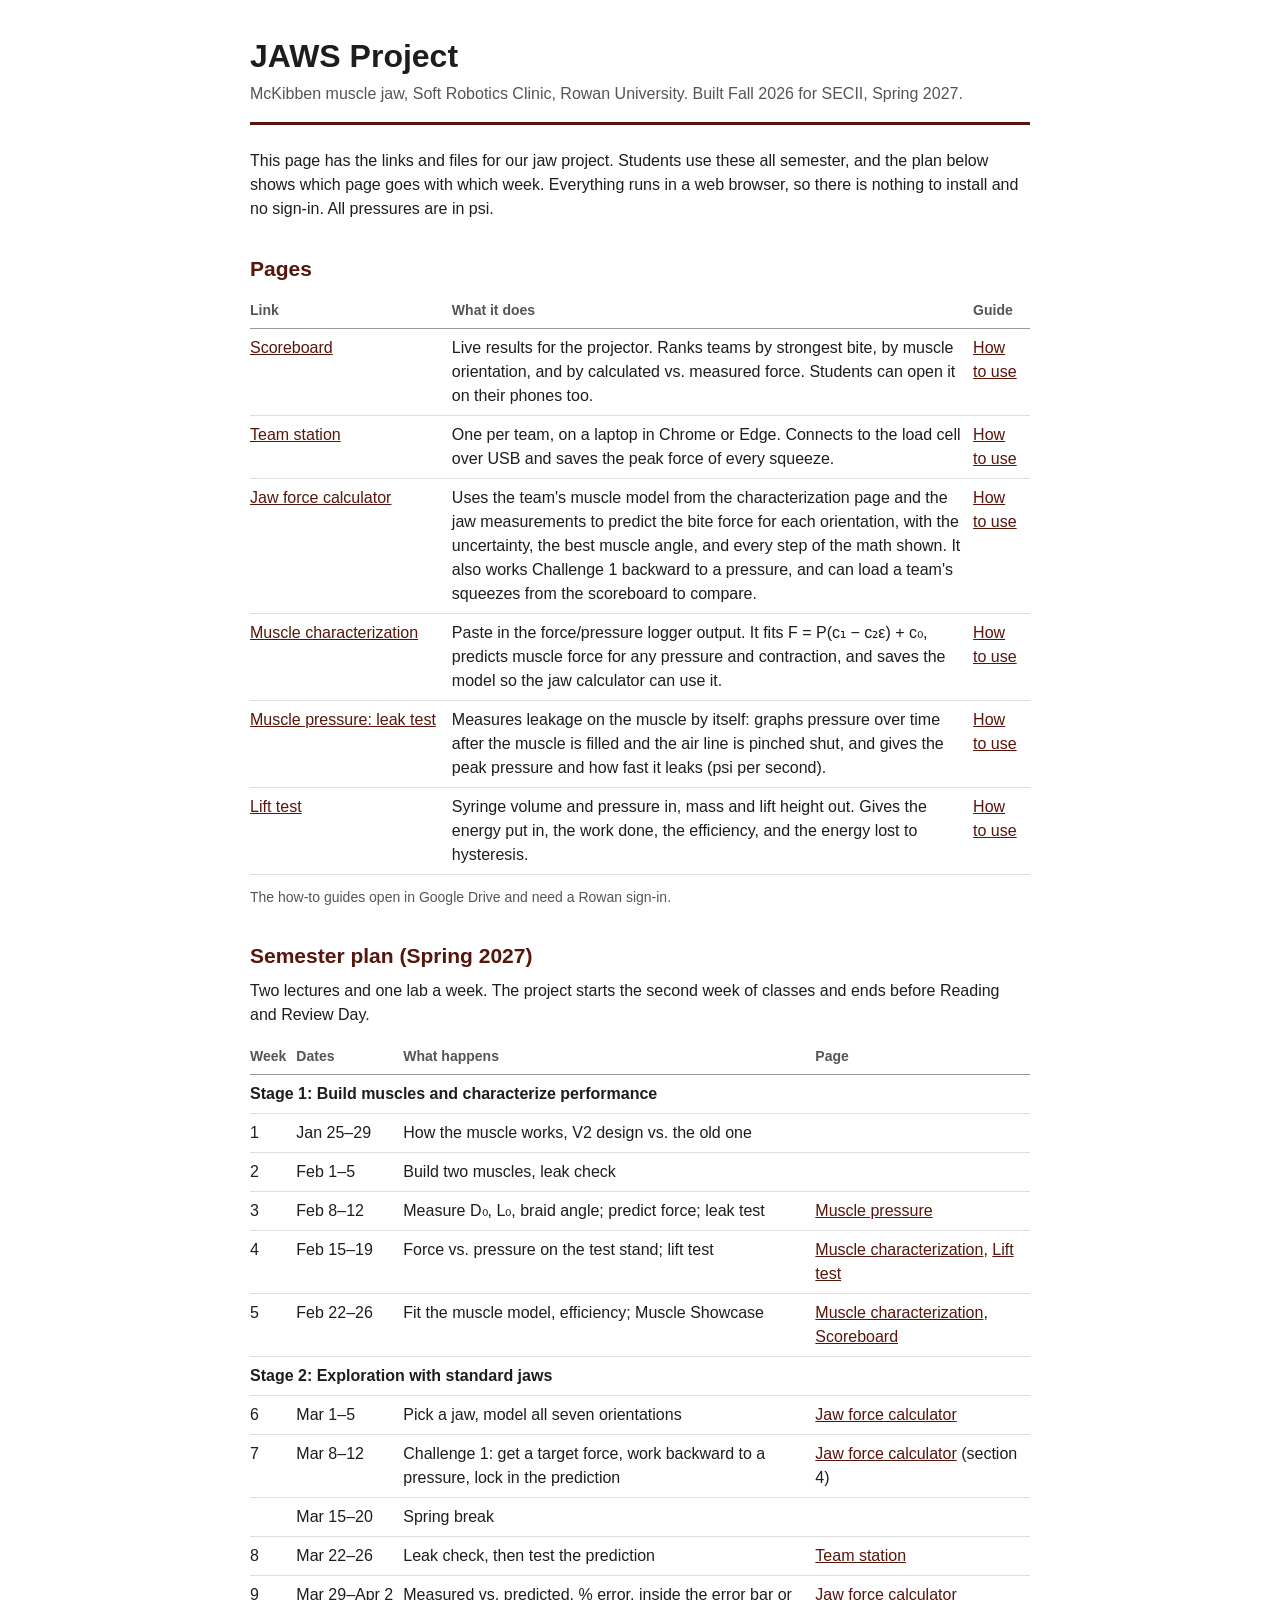
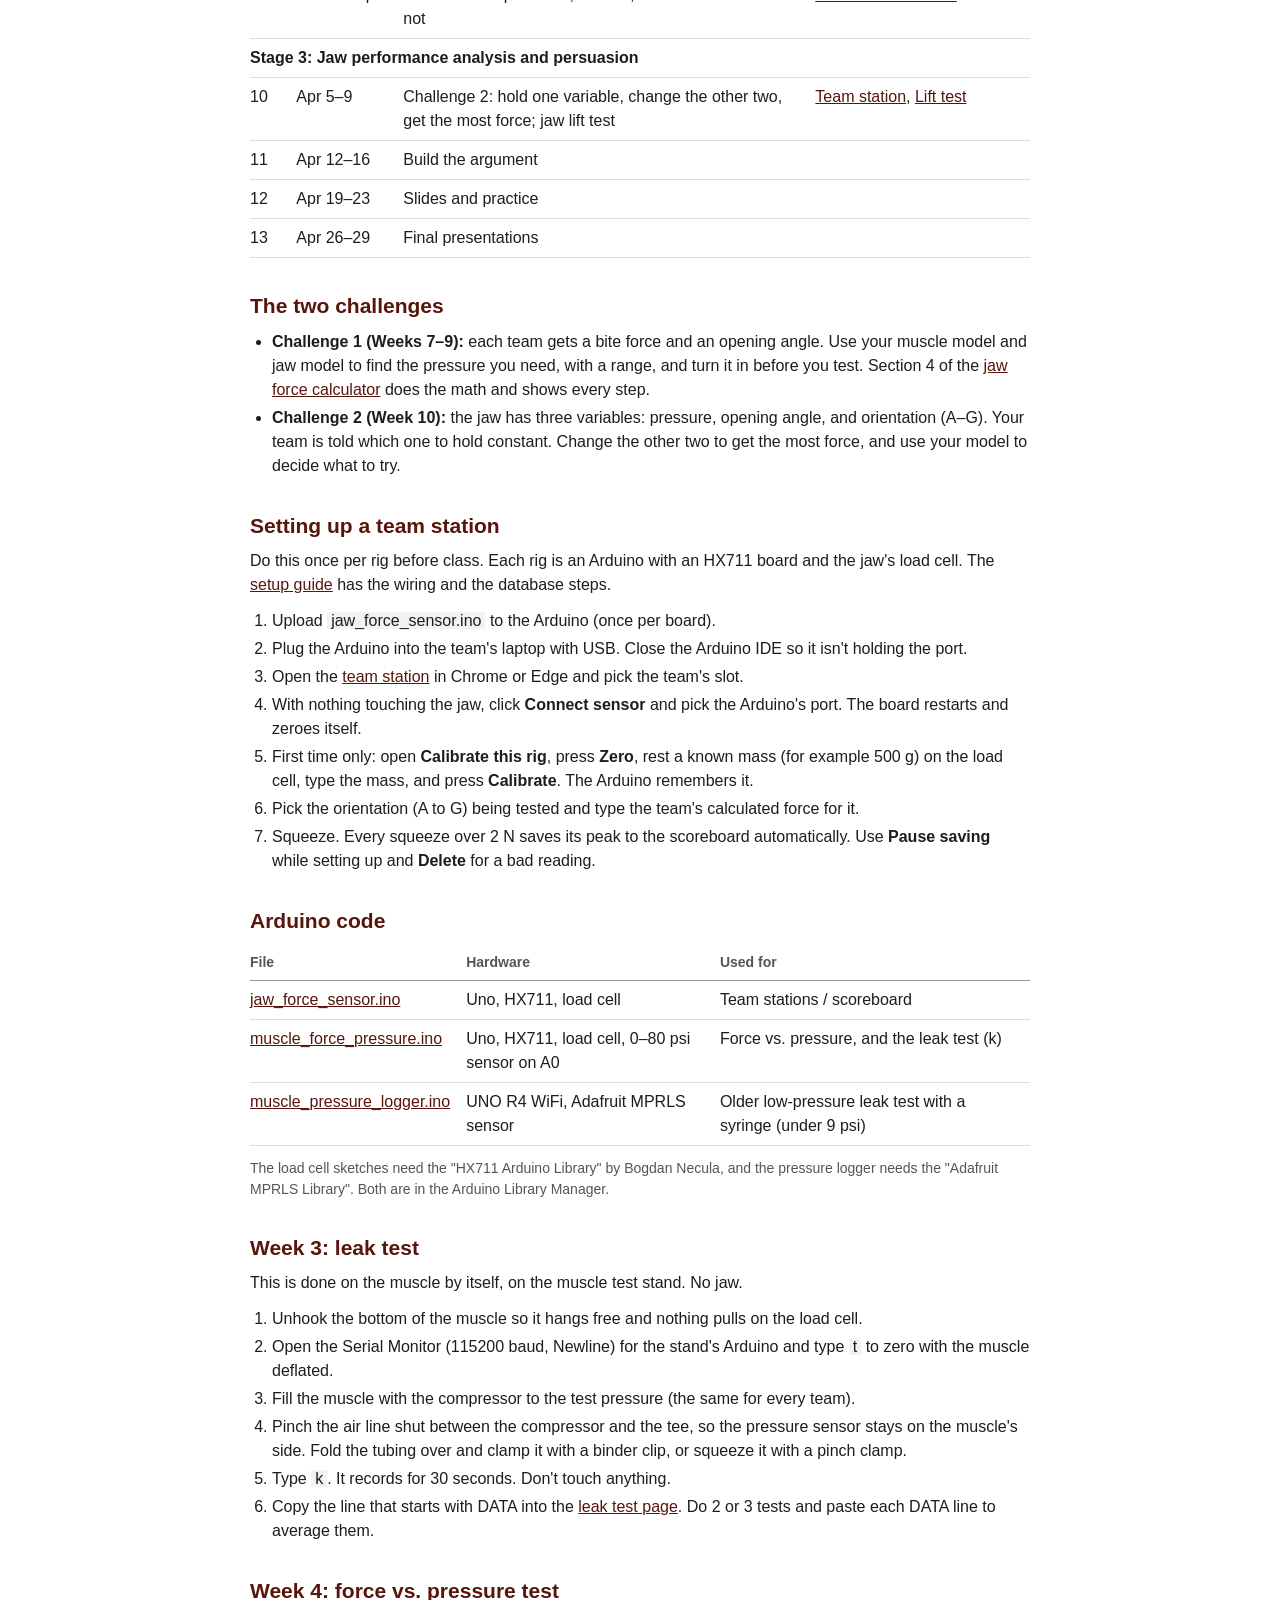
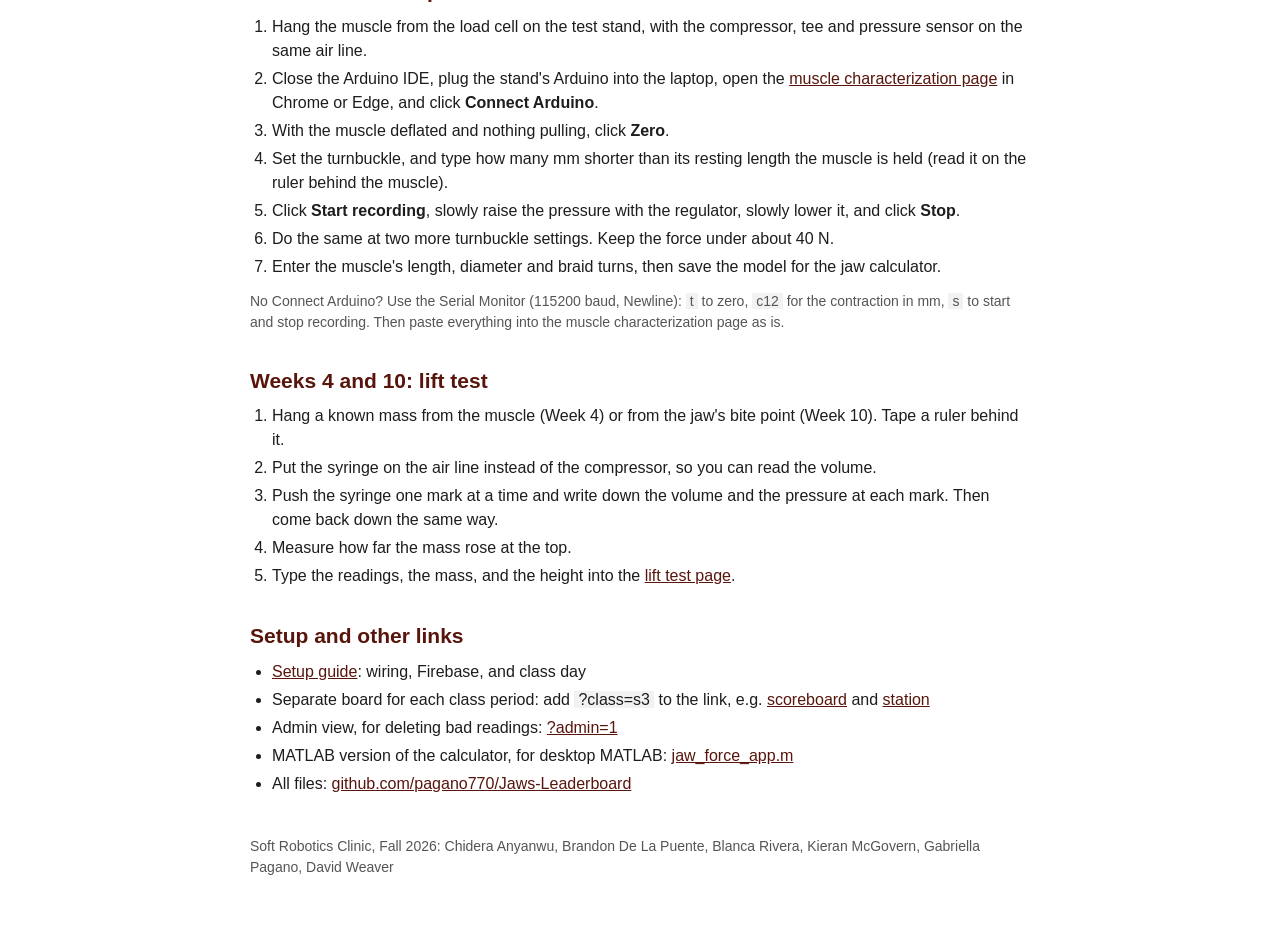
==== commit a546b55f: "Project page: Week 3 before Week 4, Week 4 steps use the compressor Co-Authored-By: Claude Opus 5.5 " ====
--- a/guide.html
+++ b/guide.html
@@ -45,7 +45,7 @@
     <tr><td><a href="./">Scoreboard</a></td><td>Live results for the projector. Ranks teams by strongest bite, by muscle orientation, and by calculated vs. measured force. Students can open it on their phones too.</td><td><a href="https://drive.google.com/file/d/1Opzebr57eLpjEqtTshrPqxRlIau0_ySk/view?usp=sharing">How to use</a></td></tr>
     <tr><td><a href="./#station">Team station</a></td><td>One per team, on a laptop in Chrome or Edge. Connects to the load cell over USB and saves the peak force of every squeeze.</td><td><a href="https://drive.google.com/file/d/15-6Lnbkd1CwKo8lTXHO_bm9jrcf0oykV/view?usp=sharing">How to use</a></td></tr>
     <tr><td><a href="tools/jaw-calculator.html">Jaw force calculator</a></td><td>Uses the team's muscle model from the characterization page and the jaw measurements to predict the bite force for each orientation, with the uncertainty, the best muscle angle, and every step of the math shown. It also works Challenge 1 backward to a pressure, and can load a team's squeezes from the scoreboard to compare.</td><td><a href="https://drive.google.com/file/d/1vE1QuXgtknTjUk4NuWX14OIA7h71vY3V/view?usp=sharing">How to use</a></td></tr>
-    <tr><td><a href="tools/muscle-characterization.html">Muscle characterization</a></td><td>Paste in the force/pressure logger output. It fits F = P(c₁ − c₂ε), predicts muscle force for any pressure and contraction, and saves the model so the jaw calculator can use it.</td><td><a href="https://drive.google.com/file/d/1am4YOiL4VXdsihKW4QFuSUmCzwrBapci/view?usp=sharing">How to use</a></td></tr>
+    <tr><td><a href="tools/muscle-characterization.html">Muscle characterization</a></td><td>Paste in the force/pressure logger output. It fits F = P(c₁ − c₂ε) + c₀, predicts muscle force for any pressure and contraction, and saves the model so the jaw calculator can use it.</td><td><a href="https://drive.google.com/file/d/1am4YOiL4VXdsihKW4QFuSUmCzwrBapci/view?usp=sharing">How to use</a></td></tr>
     <tr><td><a href="tools/muscle-pressure.html">Muscle pressure: leak test</a></td><td>Measures leakage on the muscle by itself: graphs pressure over time after the muscle is filled and the air line is pinched shut, and gives the peak pressure and how fast it leaks (psi per second).</td><td><a href="https://drive.google.com/file/d/1fF00G31CKlRnlN5swF3SZMw2_DQHdNsM/view?usp=sharing">How to use</a></td></tr>
     <tr><td><a href="tools/lift-test.html">Lift test</a></td><td>Syringe volume and pressure in, mass and lift height out. Gives the energy put in, the work done, the efficiency, and the energy lost to hysteresis.</td><td><a href="https://drive.google.com/file/d/1lj9n25CqP99jl9sHU9hoPTbBi3MKImQR/view?usp=sharing">How to use</a></td></tr>
   </table>
@@ -101,17 +101,6 @@
   </table>
   <p class="small">The load cell sketches need the "HX711 Arduino Library" by Bogdan Necula, and the pressure logger needs the "Adafruit MPRLS Library". Both are in the Arduino Library Manager.</p>
 
-  <h2>Week 4: force vs. pressure test</h2>
-  <ol>
-    <li>Hang the muscle from the load cell, with the syringe, tee and pressure sensor on the same air line.</li>
-    <li>Upload <code>muscle_force_pressure.ino</code> and open the Serial Monitor (115200 baud, Newline).</li>
-    <li>With the muscle deflated, type <code>t</code> to zero both sensors.</li>
-    <li>Set the muscle length with the turnbuckle, measure how much it has shortened, and type <code>c</code> and the number in mm (for example <code>c12</code>).</li>
-    <li>Push the syringe up through about six pressures and type <code>h</code> at each one. Then come back down through a few.</li>
-    <li>Do the same at two or more other lengths. Type <code>n</code> before repeating a trial.</li>
-    <li>Paste everything from the Serial Monitor into the <a href="tools/muscle-characterization.html">muscle characterization page</a> and enter the muscle's length, diameter and braid turns.</li>
-  </ol>
-
   <h2>Week 3: leak test</h2>
   <p>This is done on the muscle by itself, on the muscle test stand. No jaw.</p>
   <ol>
@@ -122,6 +111,18 @@
     <li>Type <code>k</code>. It records for 30 seconds. Don't touch anything.</li>
     <li>Copy the line that starts with DATA into the <a href="tools/muscle-pressure.html">leak test page</a>. Do 2 or 3 tests and paste each DATA line to average them.</li>
   </ol>
+
+  <h2>Week 4: force vs. pressure test</h2>
+  <ol>
+    <li>Hang the muscle from the load cell on the test stand, with the compressor, tee and pressure sensor on the same air line.</li>
+    <li>Close the Arduino IDE, plug the stand's Arduino into the laptop, open the <a href="tools/muscle-characterization.html">muscle characterization page</a> in Chrome or Edge, and click <b>Connect Arduino</b>.</li>
+    <li>With the muscle deflated and nothing pulling, click <b>Zero</b>.</li>
+    <li>Set the turnbuckle, and type how many mm shorter than its resting length the muscle is held (read it on the ruler behind the muscle).</li>
+    <li>Click <b>Start recording</b>, slowly raise the pressure with the regulator, slowly lower it, and click <b>Stop</b>.</li>
+    <li>Do the same at two more turnbuckle settings. Keep the force under about 40 N.</li>
+    <li>Enter the muscle's length, diameter and braid turns, then save the model for the jaw calculator.</li>
+  </ol>
+  <p class="small">No Connect Arduino? Use the Serial Monitor (115200 baud, Newline): <code>t</code> to zero, <code>c12</code> for the contraction in mm, <code>s</code> to start and stop recording. Then paste everything into the muscle characterization page as is.</p>
 
   <h2>Weeks 4 and 10: lift test</h2>
   <ol>
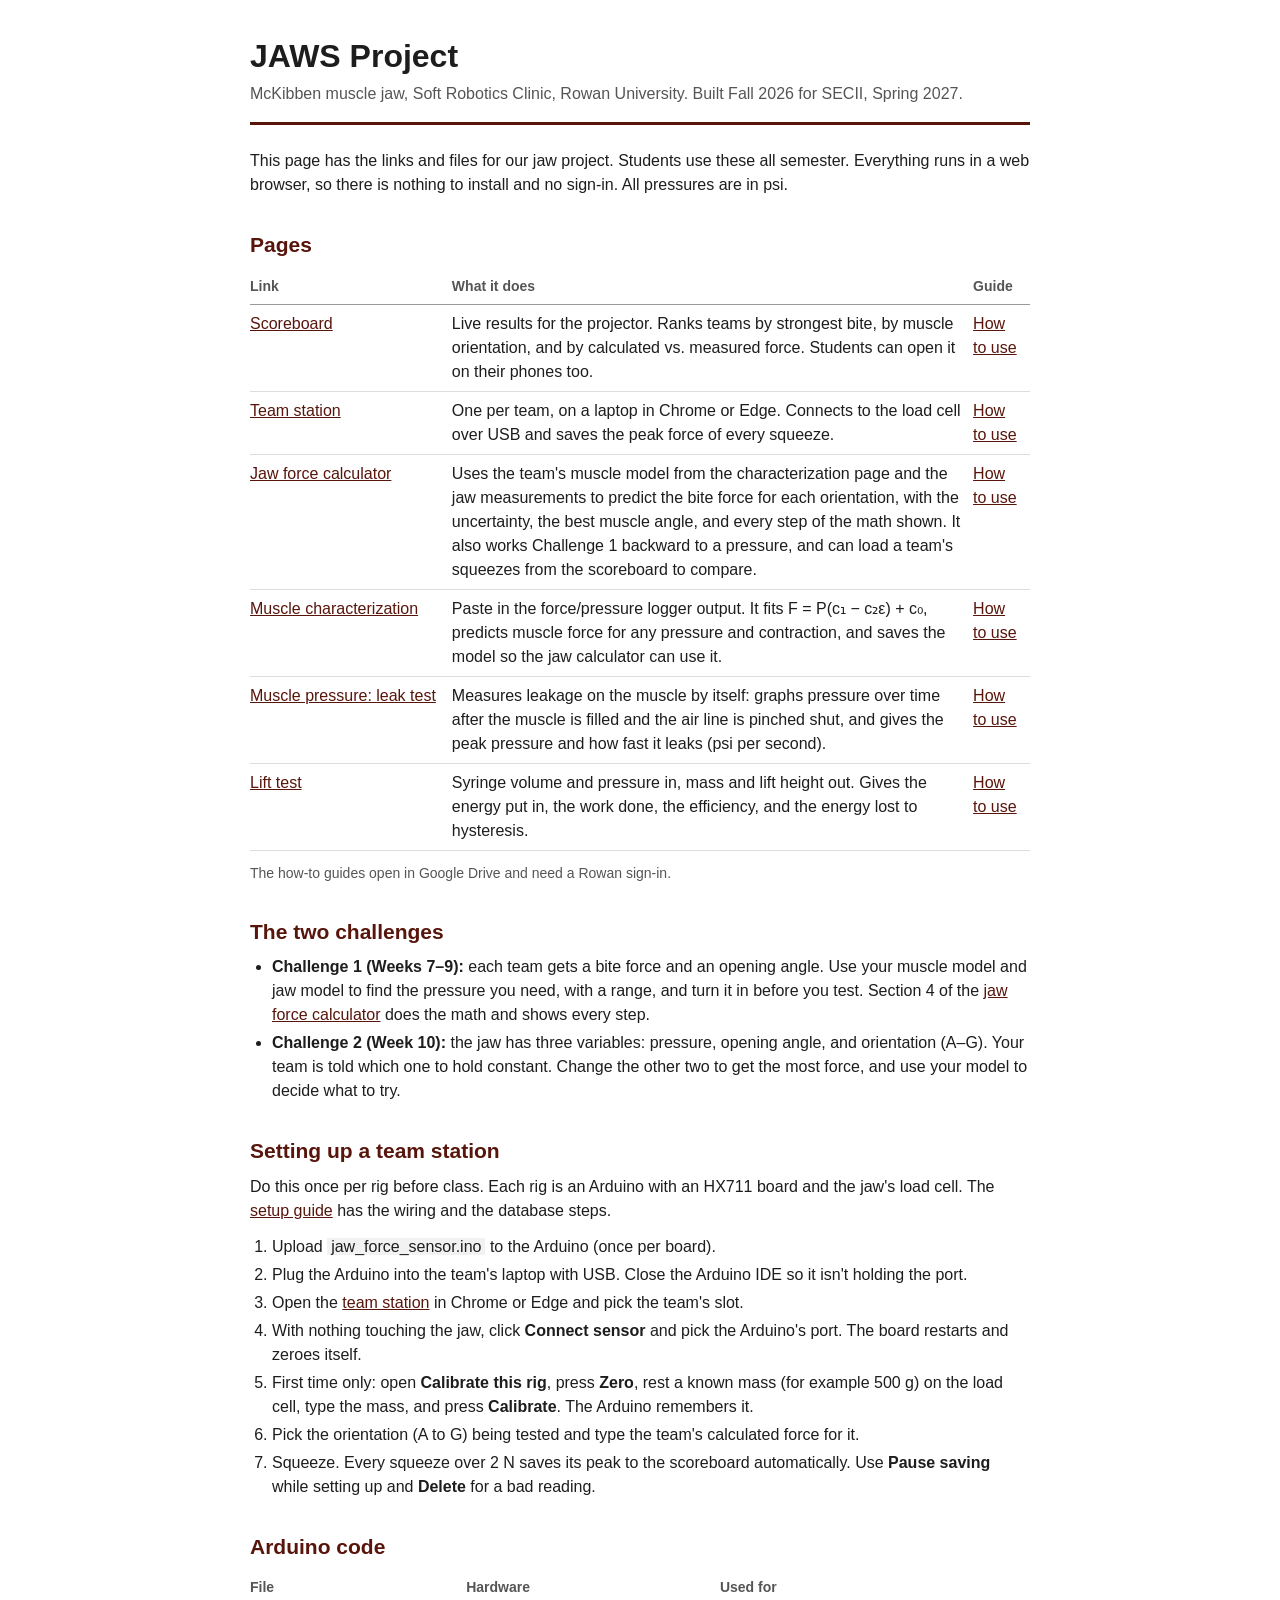
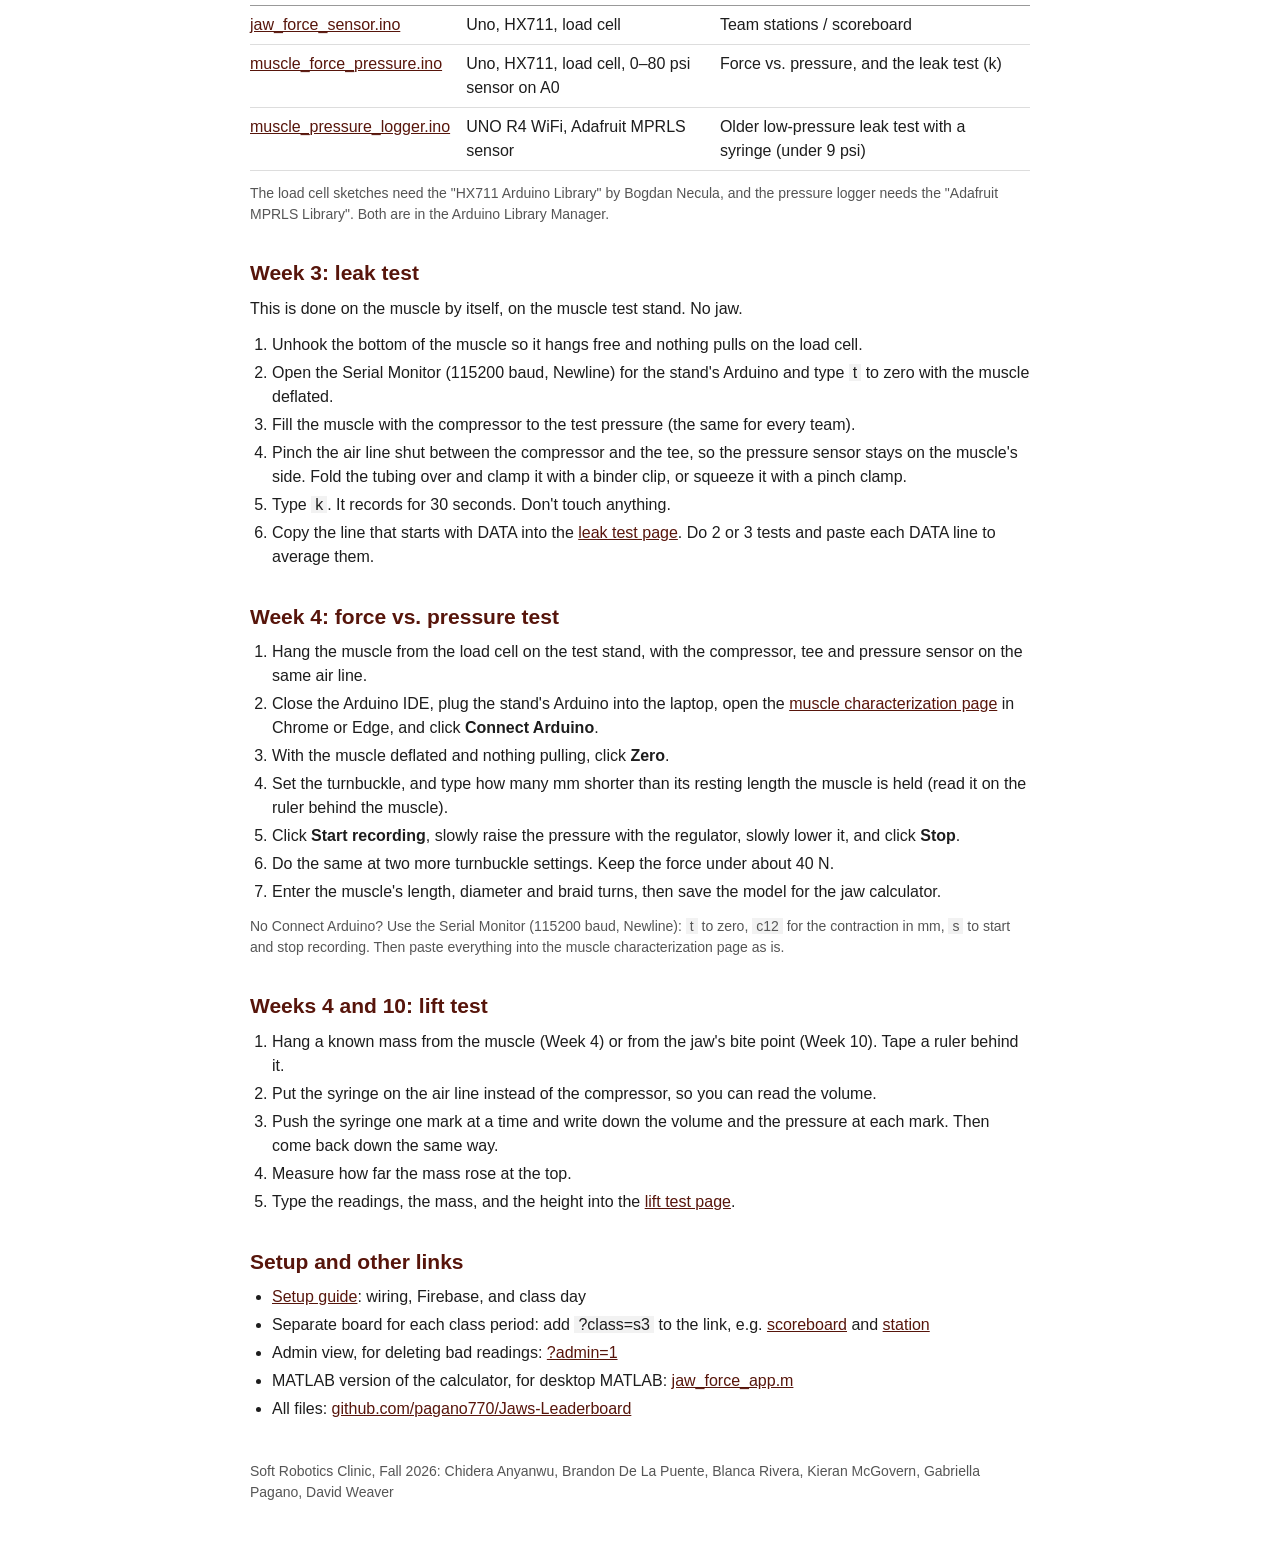
==== commit 631139e9: "Take the semester plan off the project page Co-Authored-By: Claude Opus 5.5 <noreply@anthropic.com> " ====
--- a/guide.html
+++ b/guide.html
@@ -27,7 +27,6 @@
 code { font-family: inherit; background: #f2f2f2; padding: 0 4px; }
 .small { font-size: 14px; color: #555; }
 footer { margin-top: 40px; font-size: 14px; color: #555; }
-.plan td:nth-child(2) { white-space: nowrap; }
 @media (max-width: 560px) { td:first-child { white-space: normal; } td a { overflow-wrap: anywhere; } th, td { padding-right: 8px; } }
 </style>
 </head>
@@ -37,42 +36,19 @@
   <p class="sub">McKibben muscle jaw, Soft Robotics Clinic, Rowan University. Built Fall 2026 for SECII, Spring 2027.</p>
   <hr>
 
-  <p>This page has the links and files for our jaw project. Students use these all semester, and the plan below shows which page goes with which week. Everything runs in a web browser, so there is nothing to install and no sign-in. All pressures are in psi.</p>
+  <p>This page has the links and files for our jaw project. Students use these all semester. Everything runs in a web browser, so there is nothing to install and no sign-in. All pressures are in psi.</p>
 
   <h2>Pages</h2>
   <table>
     <tr><th>Link</th><th>What it does</th><th>Guide</th></tr>
-    <tr><td><a href="./">Scoreboard</a></td><td>Live results for the projector. Ranks teams by strongest bite, by muscle orientation, and by calculated vs. measured force. Students can open it on their phones too.</td><td><a href="https://drive.google.com/file/d/1Opzebr57eLpjEqtTshrPqxRlIau0_ySk/view?usp=sharing">How to use</a></td></tr>
+    <tr><td><a href="./">Scoreboard</a></td><td>Live results for the projector. Ranks teams by strongest bite, by muscle orientation, and by calculated vs. measured force. Students can open it on their phones too.</td><td><a href="https://drive.google.com/file/d/1lj9n25CqP99jl9sHU9hoPTbBi3MKImQR/view?usp=sharing">How to use</a></td></tr>
     <tr><td><a href="./#station">Team station</a></td><td>One per team, on a laptop in Chrome or Edge. Connects to the load cell over USB and saves the peak force of every squeeze.</td><td><a href="https://drive.google.com/file/d/15-6Lnbkd1CwKo8lTXHO_bm9jrcf0oykV/view?usp=sharing">How to use</a></td></tr>
-    <tr><td><a href="tools/jaw-calculator.html">Jaw force calculator</a></td><td>Uses the team's muscle model from the characterization page and the jaw measurements to predict the bite force for each orientation, with the uncertainty, the best muscle angle, and every step of the math shown. It also works Challenge 1 backward to a pressure, and can load a team's squeezes from the scoreboard to compare.</td><td><a href="https://drive.google.com/file/d/1vE1QuXgtknTjUk4NuWX14OIA7h71vY3V/view?usp=sharing">How to use</a></td></tr>
+    <tr><td><a href="tools/jaw-calculator.html">Jaw force calculator</a></td><td>Uses the team's muscle model from the characterization page and the jaw measurements to predict the bite force for each orientation, with the uncertainty, the best muscle angle, and every step of the math shown. It also works Challenge 1 backward to a pressure, and can load a team's squeezes from the scoreboard to compare.</td><td><a href="https://drive.google.com/file/d/1Opzebr57eLpjEqtTshrPqxRlIau0_ySk/view?usp=sharing">How to use</a></td></tr>
     <tr><td><a href="tools/muscle-characterization.html">Muscle characterization</a></td><td>Paste in the force/pressure logger output. It fits F = P(c₁ − c₂ε) + c₀, predicts muscle force for any pressure and contraction, and saves the model so the jaw calculator can use it.</td><td><a href="https://drive.google.com/file/d/1am4YOiL4VXdsihKW4QFuSUmCzwrBapci/view?usp=sharing">How to use</a></td></tr>
     <tr><td><a href="tools/muscle-pressure.html">Muscle pressure: leak test</a></td><td>Measures leakage on the muscle by itself: graphs pressure over time after the muscle is filled and the air line is pinched shut, and gives the peak pressure and how fast it leaks (psi per second).</td><td><a href="https://drive.google.com/file/d/1fF00G31CKlRnlN5swF3SZMw2_DQHdNsM/view?usp=sharing">How to use</a></td></tr>
-    <tr><td><a href="tools/lift-test.html">Lift test</a></td><td>Syringe volume and pressure in, mass and lift height out. Gives the energy put in, the work done, the efficiency, and the energy lost to hysteresis.</td><td><a href="https://drive.google.com/file/d/1lj9n25CqP99jl9sHU9hoPTbBi3MKImQR/view?usp=sharing">How to use</a></td></tr>
+    <tr><td><a href="tools/lift-test.html">Lift test</a></td><td>Syringe volume and pressure in, mass and lift height out. Gives the energy put in, the work done, the efficiency, and the energy lost to hysteresis.</td><td><a href="https://drive.google.com/file/d/1vE1QuXgtknTjUk4NuWX14OIA7h71vY3V/view?usp=sharing">How to use</a></td></tr>
   </table>
   <p class="small">The how-to guides open in Google Drive and need a Rowan sign-in.</p>
-
-  <h2>Semester plan (Spring 2027)</h2>
-  <p>Two lectures and one lab a week. The project starts the second week of classes and ends before Reading and Review Day.</p>
-  <table class="plan">
-    <tr><th>Week</th><th>Dates</th><th>What happens</th><th>Page</th></tr>
-    <tr><td colspan="4"><b>Stage 1: Build muscles and characterize performance</b></td></tr>
-    <tr><td>1</td><td>Jan 25–29</td><td>How the muscle works, V2 design vs. the old one</td><td></td></tr>
-    <tr><td>2</td><td>Feb 1–5</td><td>Build two muscles, leak check</td><td></td></tr>
-    <tr><td>3</td><td>Feb 8–12</td><td>Measure D₀, L₀, braid angle; predict force; leak test</td><td><a href="tools/muscle-pressure.html">Muscle pressure</a></td></tr>
-    <tr><td>4</td><td>Feb 15–19</td><td>Force vs. pressure on the test stand; lift test</td><td><a href="tools/muscle-characterization.html">Muscle characterization</a>, <a href="tools/lift-test.html">Lift test</a></td></tr>
-    <tr><td>5</td><td>Feb 22–26</td><td>Fit the muscle model, efficiency; Muscle Showcase</td><td><a href="tools/muscle-characterization.html">Muscle characterization</a>, <a href="./">Scoreboard</a></td></tr>
-    <tr><td colspan="4"><b>Stage 2: Exploration with standard jaws</b></td></tr>
-    <tr><td>6</td><td>Mar 1–5</td><td>Pick a jaw, model all seven orientations</td><td><a href="tools/jaw-calculator.html">Jaw force calculator</a></td></tr>
-    <tr><td>7</td><td>Mar 8–12</td><td>Challenge 1: get a target force, work backward to a pressure, lock in the prediction</td><td><a href="tools/jaw-calculator.html">Jaw force calculator</a> (section 4)</td></tr>
-    <tr><td></td><td>Mar 15–20</td><td>Spring break</td><td></td></tr>
-    <tr><td>8</td><td>Mar 22–26</td><td>Leak check, then test the prediction</td><td><a href="./#station">Team station</a></td></tr>
-    <tr><td>9</td><td>Mar 29–Apr 2</td><td>Measured vs. predicted, % error, inside the error bar or not</td><td><a href="tools/jaw-calculator.html">Jaw force calculator</a></td></tr>
-    <tr><td colspan="4"><b>Stage 3: Jaw performance analysis and persuasion</b></td></tr>
-    <tr><td>10</td><td>Apr 5–9</td><td>Challenge 2: hold one variable, change the other two, get the most force; jaw lift test</td><td><a href="./#station">Team station</a>, <a href="tools/lift-test.html">Lift test</a></td></tr>
-    <tr><td>11</td><td>Apr 12–16</td><td>Build the argument</td><td></td></tr>
-    <tr><td>12</td><td>Apr 19–23</td><td>Slides and practice</td><td></td></tr>
-    <tr><td>13</td><td>Apr 26–29</td><td>Final presentations</td><td></td></tr>
-  </table>
 
   <h2>The two challenges</h2>
   <ul>
